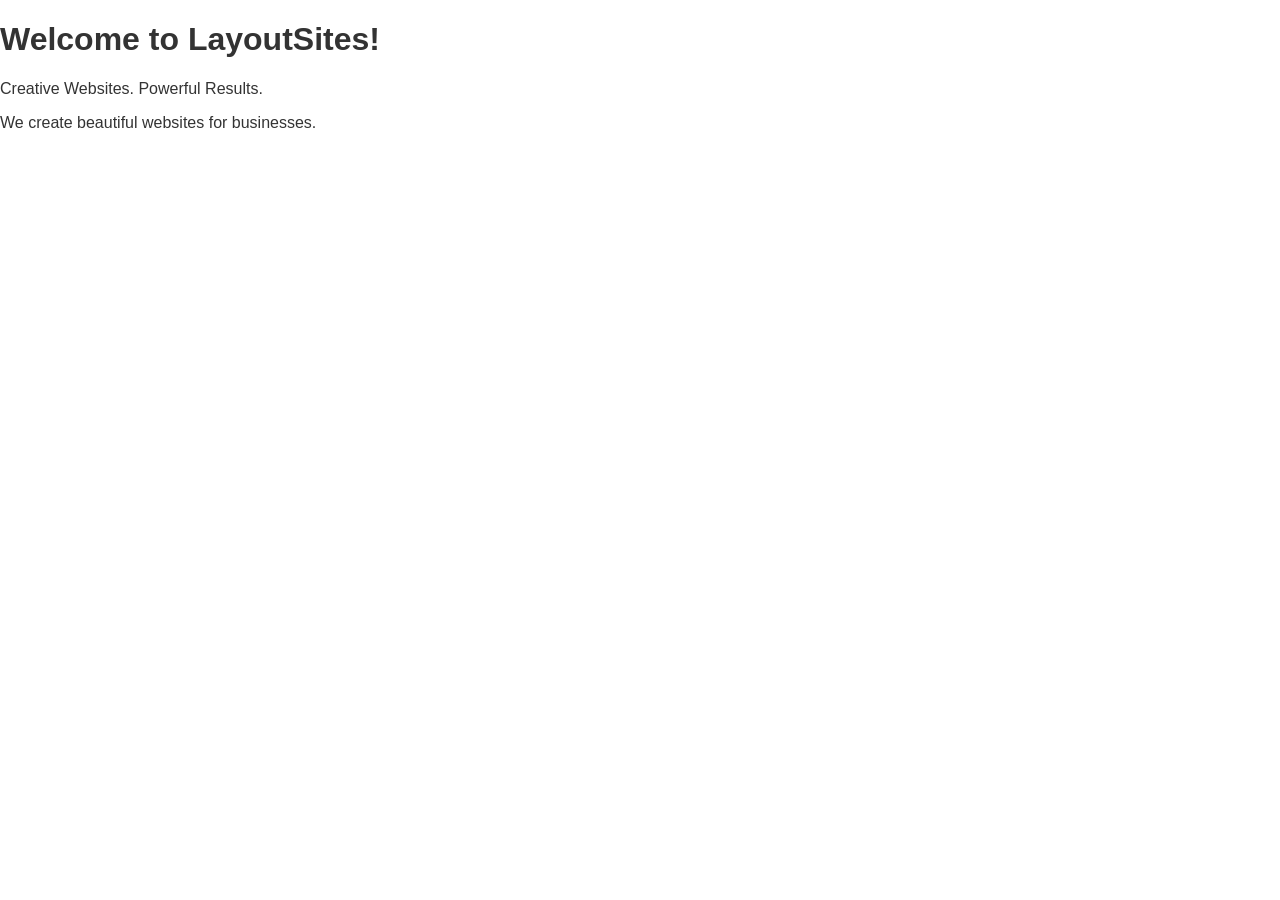
==== index.html @ 18a05503 "Update index.html" ====
<!DOCTYPE html>
<html lang="en">
<head>
    <meta charset="UTF-8">
    <meta name="viewport" content="width=device-width, initial-scale=1.0">
    <title>LayoutSites | Creative Websites</title>

    <link rel="stylesheet" href="css/style.css">
</head>
<body>

    <h1>Welcome to LayoutSites!</h1>

    <p>Creative Websites. Powerful Results.</p>

    <p>We create beautiful websites for businesses.</p>

</body>
</html>
---- css/style.css ----
body {
    margin: 0;
    font-family: Arial, sans-serif;
    background: #ffffff;
    color: #333333;
}
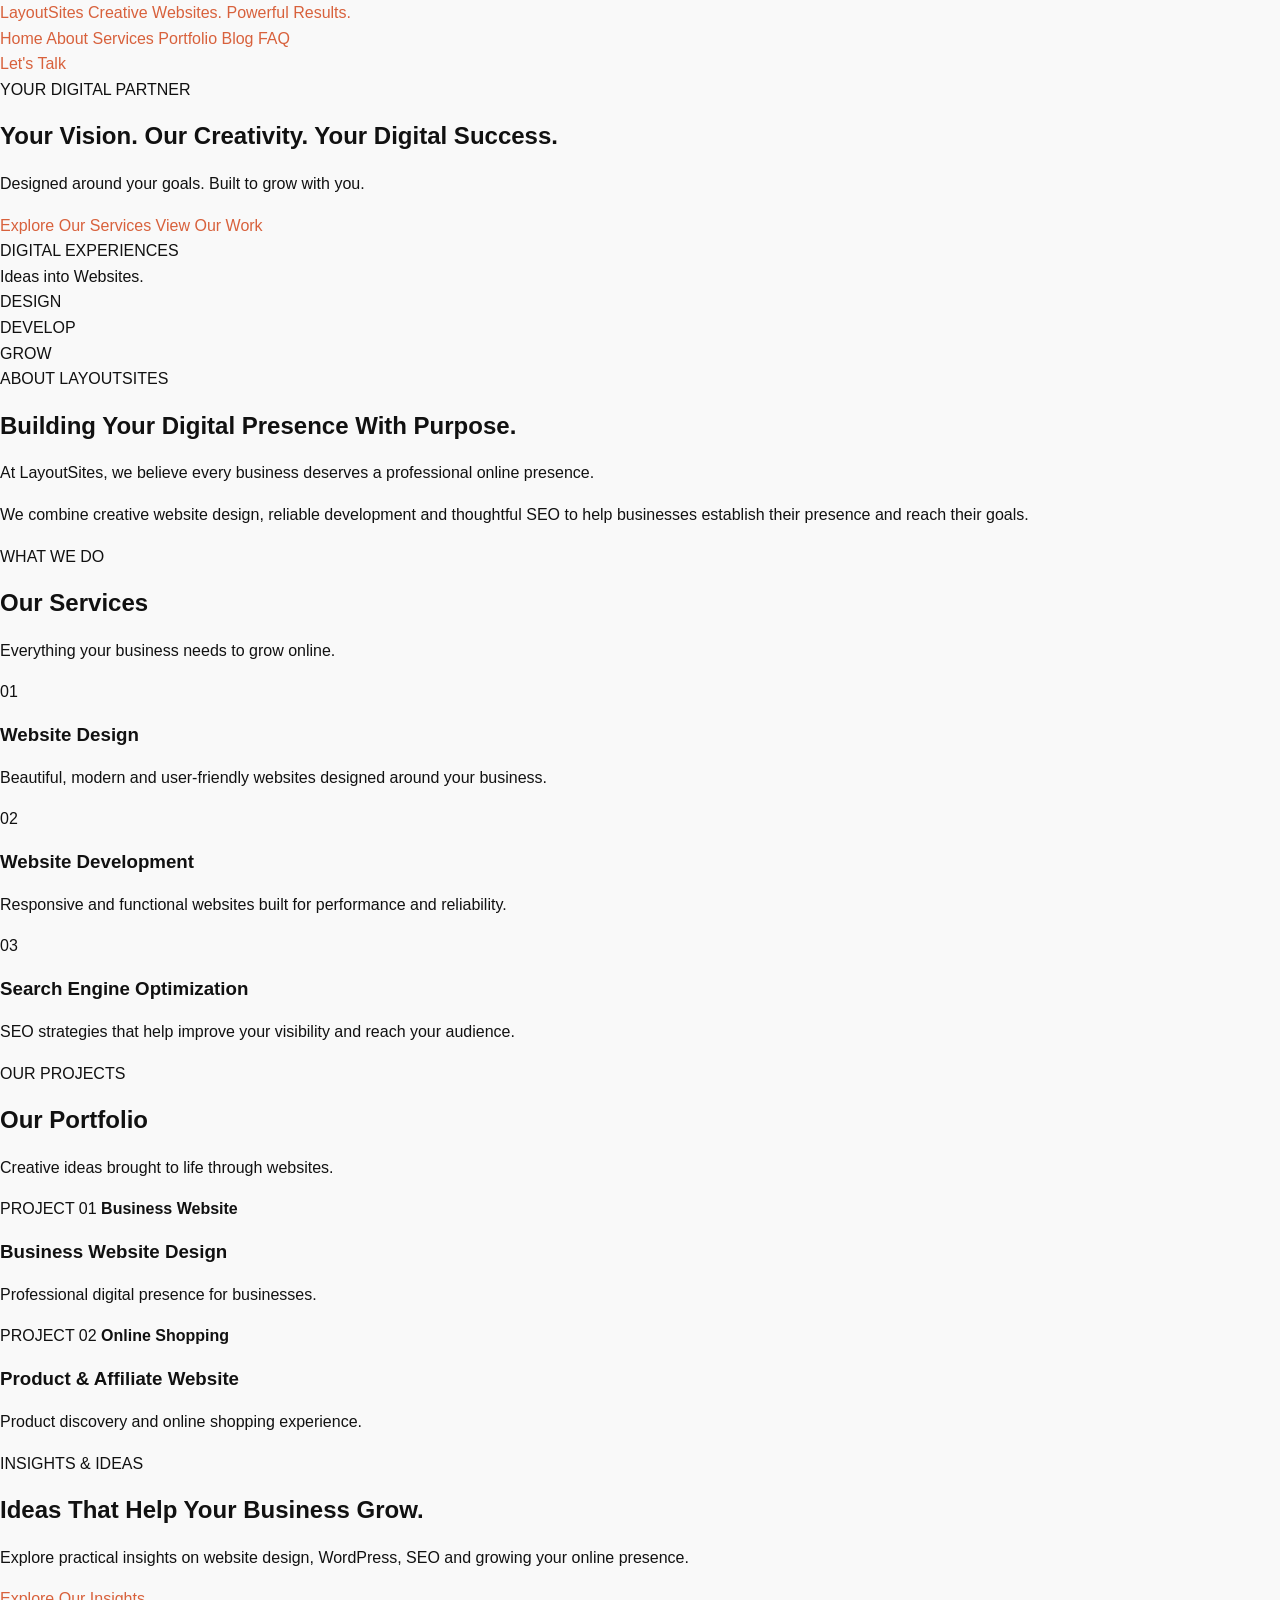
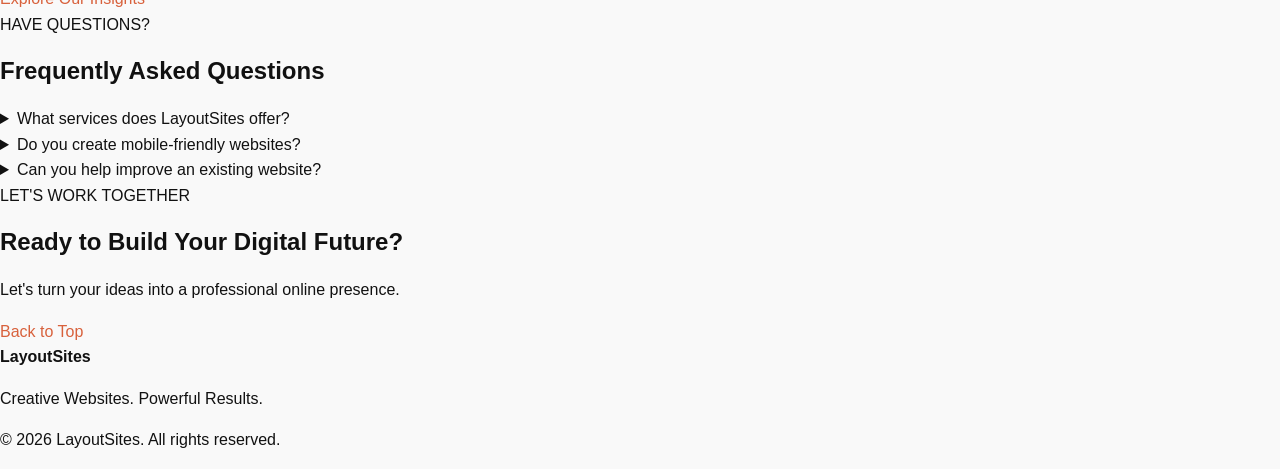
==== commit 56b221e9: "Update index.html" ====
--- a/index.html
+++ b/index.html
@@ -1,3 +1,4 @@
+
 
 
 <!DOCTYPE html>
@@ -5,17 +6,295 @@
 <head>
     <meta charset="UTF-8">
     <meta name="viewport" content="width=device-width, initial-scale=1.0">
-    <title>LayoutSites | Creative Websites</title>
+
+    <title>LayoutSites | Website Design & SEO</title>
+
+    <meta name="description" content="LayoutSites creates professional websites, WordPress solutions and SEO strategies to help businesses grow online.">
 
     <link rel="stylesheet" href="css/style.css">
 </head>
+
 <body>
 
-    <h1>Welcome to LayoutSites!</h1>
-
-    <p>Creative Websites. Powerful Results.</p>
-
-    <p>We create beautiful websites for businesses.</p>
+<!-- HEADER -->
+<header class="site-header" id="home">
+    <div class="container header-content">
+
+        <a href="#home" class="brand">
+            <span class="brand-name">LayoutSites</span>
+            <span class="brand-tagline">
+                Creative Websites. Powerful Results.
+            </span>
+        </a>
+
+        <nav class="main-nav">
+            <a href="#home">Home</a>
+            <a href="#about">About</a>
+            <a href="#services">Services</a>
+            <a href="#portfolio">Portfolio</a>
+            <a href="#blog">Blog</a>
+            <a href="#faq">FAQ</a>
+        </nav>
+
+        <a href="#contact" class="header-button">
+            Let's Talk
+        </a>
+
+    </div>
+</header>
+
+
+<!-- HERO SECTION -->
+<main>
+
+<section class="hero">
+    <div class="container hero-content">
+
+        <div class="hero-text">
+
+            <span class="eyebrow">
+                YOUR DIGITAL PARTNER
+            </span>
+
+            <h1>
+                Your Vision. Our Creativity.
+                <span>Your Digital Success.</span>
+            </h1>
+
+            <p class="hero-description">
+                Designed around your goals.
+                Built to grow with you.
+            </p>
+
+            <div class="hero-buttons">
+                <a href="#services" class="primary-button">
+                    Explore Our Services
+                </a>
+
+                <a href="#portfolio" class="secondary-button">
+                    View Our Work
+                </a>
+            </div>
+
+        </div>
+
+        <div class="hero-visual">
+            <div class="visual-card">
+                <div class="visual-top">
+                    <span></span>
+                    <span></span>
+                    <span></span>
+                </div>
+
+                <div class="visual-content">
+                    <div class="visual-label">DIGITAL EXPERIENCES</div>
+                    <div class="visual-heading">
+                        Ideas into Websites.
+                    </div>
+                    <div class="visual-line"></div>
+                    <div class="visual-line short"></div>
+
+                    <div class="visual-bottom">
+                        <div>DESIGN</div>
+                        <div>DEVELOP</div>
+                        <div>GROW</div>
+                    </div>
+                </div>
+            </div>
+            <div class="visual-decoration"></div>
+        </div>
+
+    </div>
+</section>
+
+
+<!-- ABOUT -->
+<section class="section about-section" id="about">
+    <div class="container about-content">
+
+        <div>
+            <span class="eyebrow">ABOUT LAYOUTSITES</span>
+            <h2>Building Your Digital Presence With Purpose.</h2>
+        </div>
+
+        <div>
+            <p>
+                At LayoutSites, we believe every business deserves
+                a professional online presence.
+            </p>
+
+            <p>
+                We combine creative website design, reliable
+                development and thoughtful SEO to help businesses
+                establish their presence and reach their goals.
+            </p>
+        </div>
+
+    </div>
+</section>
+
+
+<!-- SERVICES -->
+<section class="section services-section" id="services">
+    <div class="container">
+
+        <div class="section-heading">
+            <span class="eyebrow">WHAT WE DO</span>
+            <h2>Our Services</h2>
+            <p>Everything your business needs to grow online.</p>
+        </div>
+
+        <div class="service-grid">
+
+            <article class="service-card">
+                <div class="service-number">01</div>
+                <h3>Website Design</h3>
+                <p>
+                    Beautiful, modern and user-friendly websites
+                    designed around your business.
+                </p>
+            </article>
+
+            <article class="service-card">
+                <div class="service-number">02</div>
+                <h3>Website Development</h3>
+                <p>
+                    Responsive and functional websites built
+                    for performance and reliability.
+                </p>
+            </article>
+
+            <article class="service-card">
+                <div class="service-number">03</div>
+                <h3>Search Engine Optimization</h3>
+                <p>
+                    SEO strategies that help improve your
+                    visibility and reach your audience.
+                </p>
+            </article>
+
+        </div>
+    </div>
+</section>
+
+
+<!-- PORTFOLIO -->
+<section class="section portfolio-section" id="portfolio">
+    <div class="container">
+
+        <div class="section-heading">
+            <span class="eyebrow">OUR PROJECTS</span>
+            <h2>Our Portfolio</h2>
+            <p>Creative ideas brought to life through websites.</p>
+        </div>
+
+        <div class="portfolio-grid">
+            <article class="portfolio-card">
+                <div class="portfolio-placeholder">
+                    <span>PROJECT 01</span>
+                    <strong>Business Website</strong>
+                </div>
+                <h3>Business Website Design</h3>
+                <p>Professional digital presence for businesses.</p>
+            </article>
+
+            <article class="portfolio-card">
+                <div class="portfolio-placeholder second">
+                    <span>PROJECT 02</span>
+                    <strong>Online Shopping</strong>
+                </div>
+                <h3>Product & Affiliate Website</h3>
+                <p>Product discovery and online shopping experience.</p>
+            </article>
+        </div>
+
+    </div>
+</section>
+
+
+<!-- BLOG -->
+<section class="section blog-section" id="blog">
+    <div class="container blog-content">
+
+        <span class="eyebrow">INSIGHTS & IDEAS</span>
+        <h2>Ideas That Help Your Business Grow.</h2>
+
+        <p>
+            Explore practical insights on website design,
+            WordPress, SEO and growing your online presence.
+        </p>
+
+        <a href="#contact" class="primary-button">
+            Explore Our Insights
+        </a>
+
+    </div>
+</section>
+
+
+<!-- FAQ -->
+<section class="section faq-section" id="faq">
+    <div class="container">
+
+        <div class="section-heading">
+            <span class="eyebrow">HAVE QUESTIONS?</span>
+            <h2>Frequently Asked Questions</h2>
+        </div>
+
+        <details>
+            <summary>What services does LayoutSites offer?</summary>
+            <p>We offer website design, website development and SEO services.</p>
+        </details>
+
+        <details>
+            <summary>Do you create mobile-friendly websites?</summary>
+            <p>Yes. We design responsive websites for computers, tablets and mobile phones.</p>
+        </details>
+
+        <details>
+            <summary>Can you help improve an existing website?</summary>
+            <p>Yes. We can help with website improvements, redesign and SEO.</p>
+        </details>
+
+    </div>
+</section>
+
+
+<!-- CONTACT -->
+<section class="contact-section" id="contact">
+    <div class="container contact-content">
+
+        <span class="eyebrow">LET'S WORK TOGETHER</span>
+
+        <h2>Ready to Build Your Digital Future?</h2>
+
+        <p>
+            Let's turn your ideas into a professional online presence.
+        </p>
+
+        <a href="#home" class="light-button">
+            Back to Top
+        </a>
+
+    </div>
+</section>
+
+</main>
+
+
+<!-- FOOTER -->
+<footer class="site-footer">
+    <div class="container footer-content">
+
+        <div>
+            <strong>LayoutSites</strong>
+            <p>Creative Websites. Powerful Results.</p>
+        </div>
+
+        <p>© 2026 LayoutSites. All rights reserved.</p>
+
+    </div>
+</footer>
 
 </body>
 </html>
--- a/css/style.css
+++ b/css/style.css
@@ -1,6 +1,44 @@
+
+/* LayoutSites - Main Stylesheet */
+
+:root {
+    --color-dark: #111111;
+    --color-background: #F9F9F9;
+    --color-grey: #636363;
+    --color-beige: #C2A990;
+    --color-accent: #D8613C;
+    --color-sage: #B1C5A4;
+    --color-white: #FFFFFF;
+}
+
+* {
+    box-sizing: border-box;
+}
+
 body {
     margin: 0;
     font-family: Arial, sans-serif;
-    background: #ffffff;
-    color: #333333;
+    background: var(--color-background);
+    color: var(--color-dark);
+    line-height: 1.6;
 }
+
+h1, h2, h3 {
+    line-height: 1.2;
+    color: var(--color-dark);
+}
+
+a {
+    color: var(--color-accent);
+    text-decoration: none;
+}
+
+img {
+    max-width: 100%;
+    height: auto;
+}
+
+button {
+    cursor: pointer;
+}
+
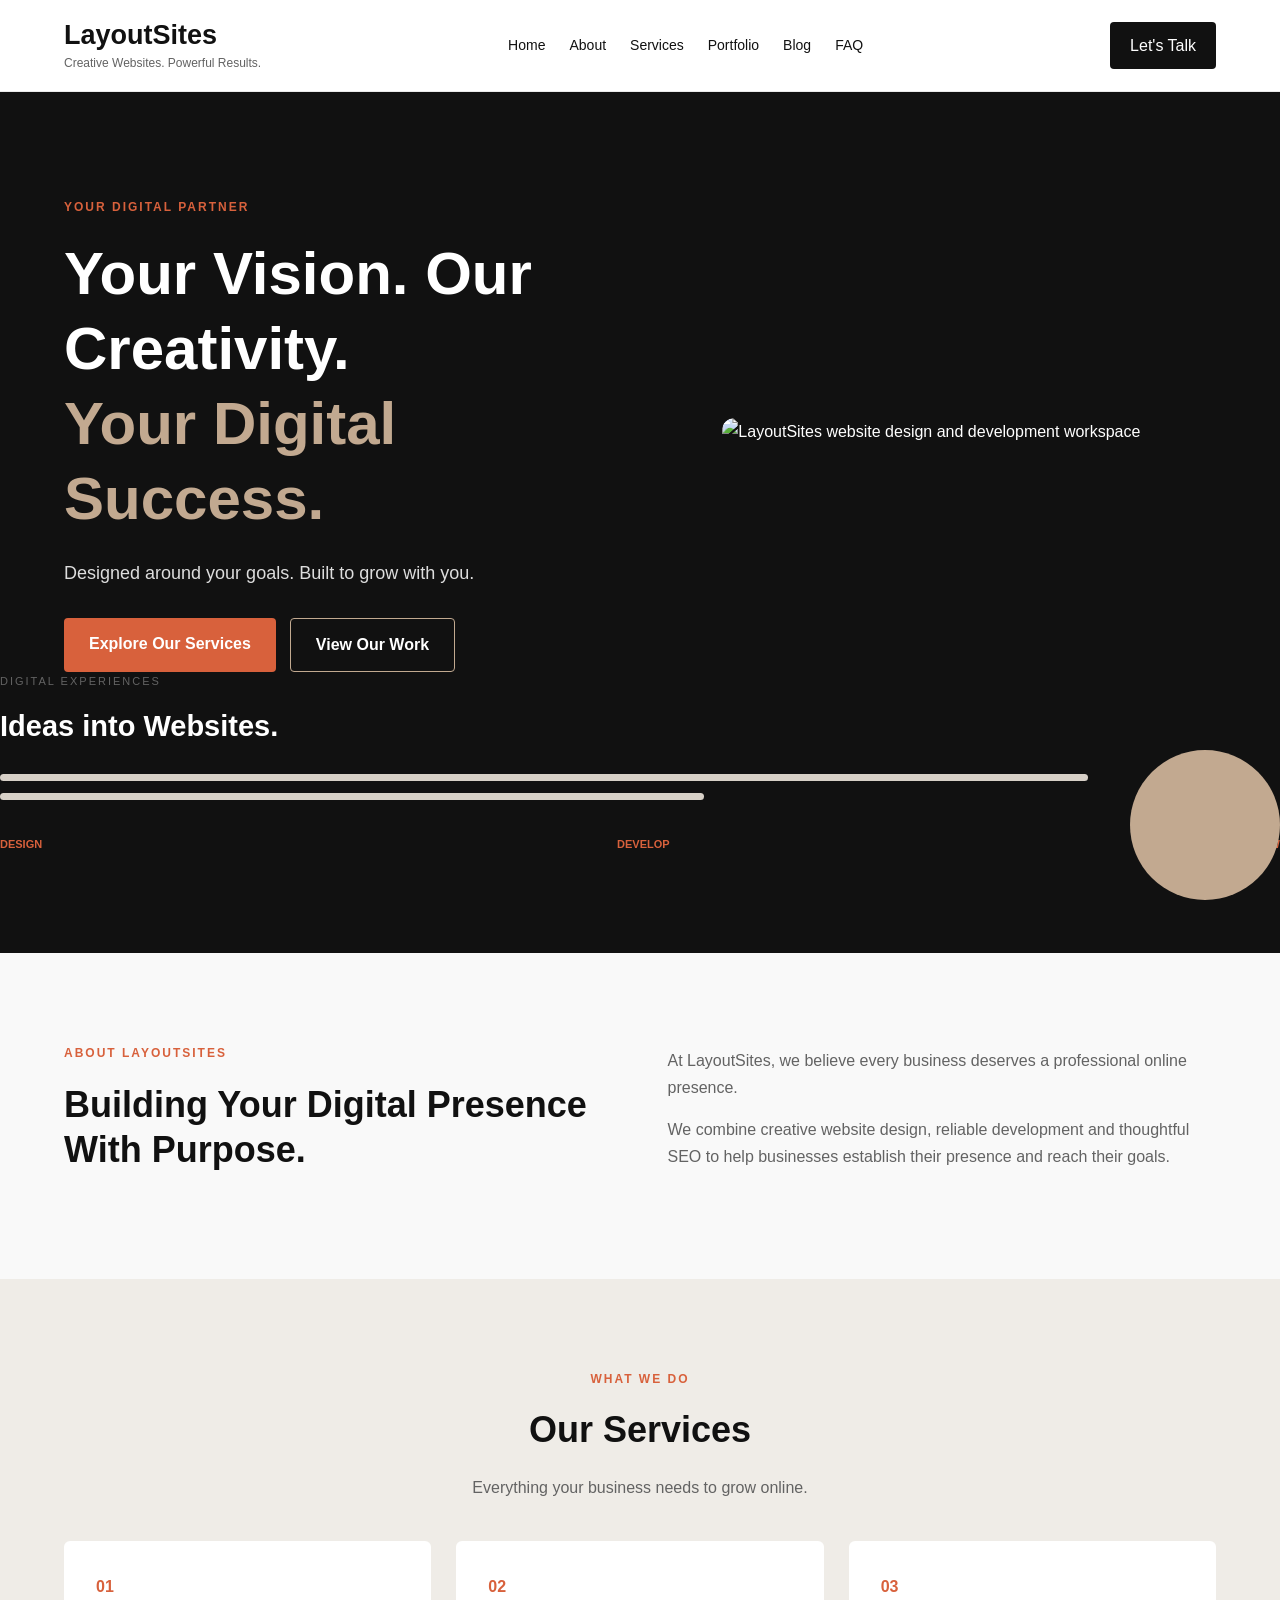
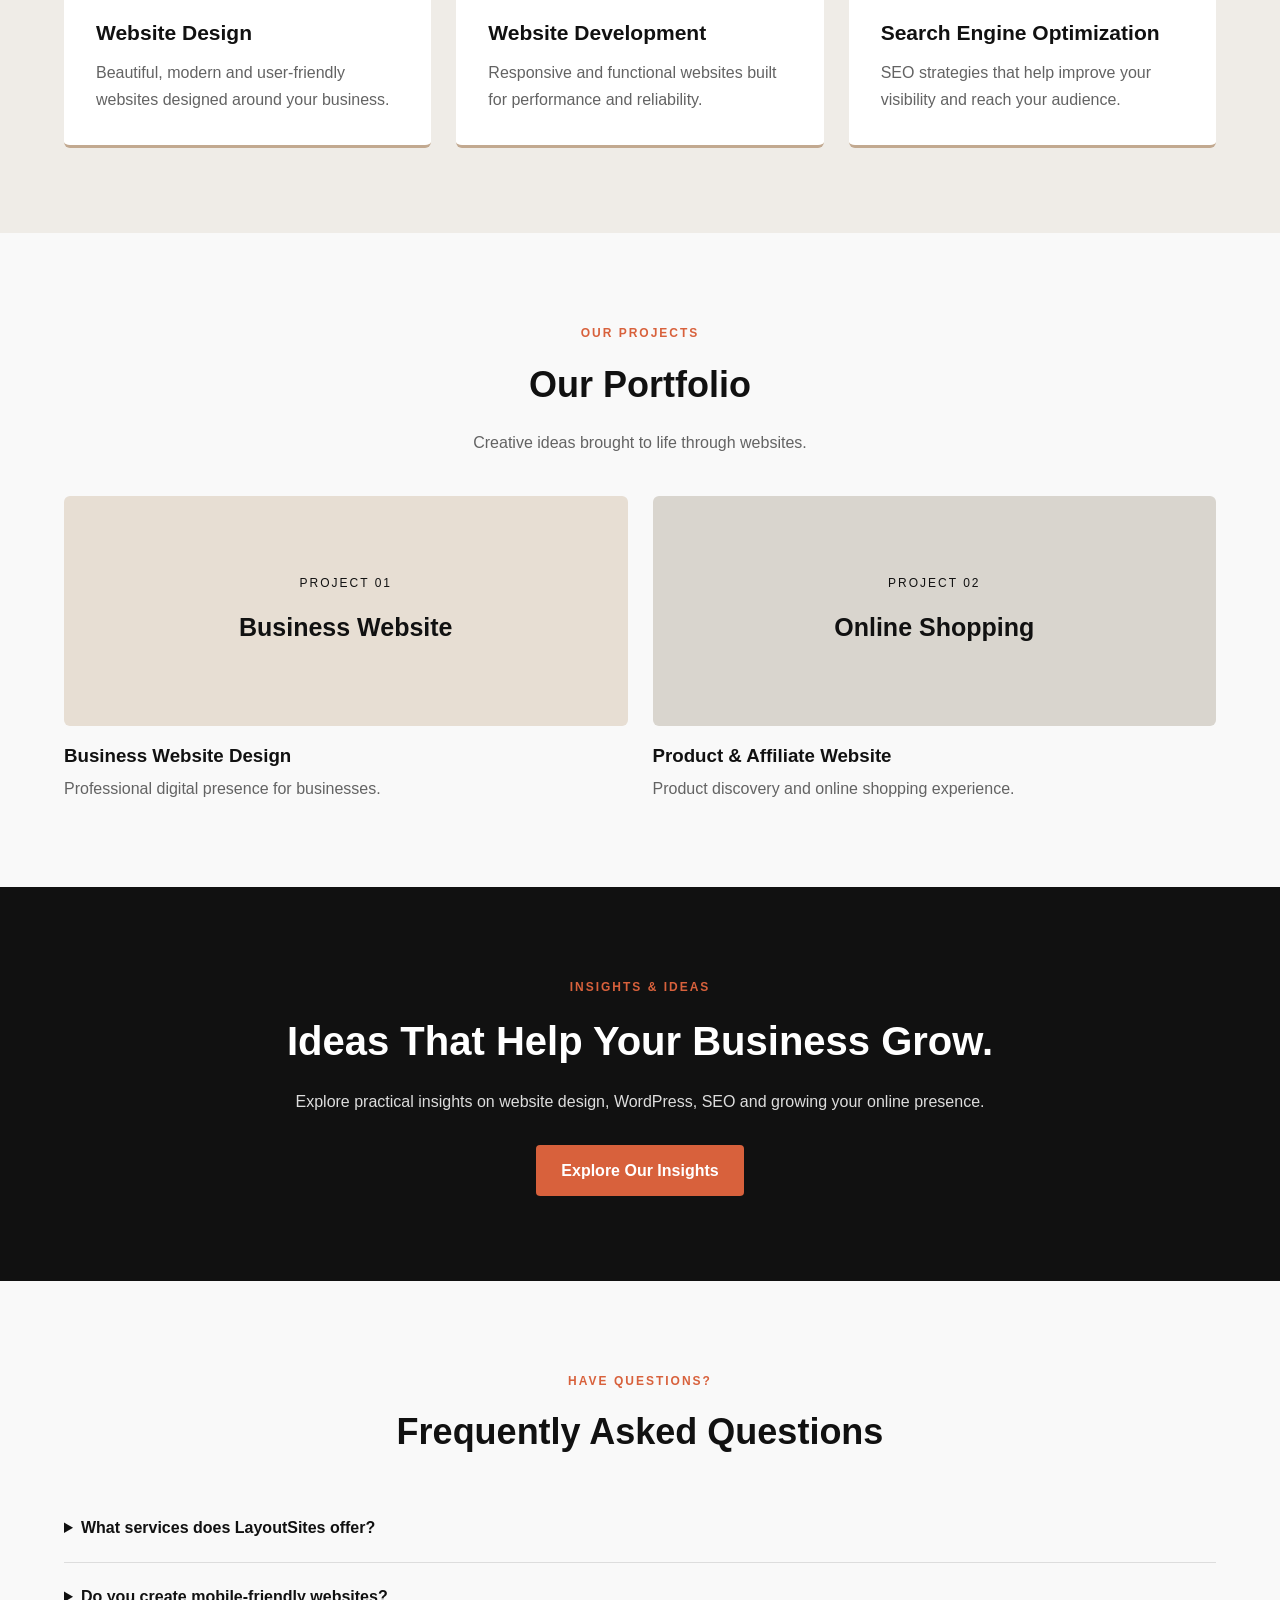
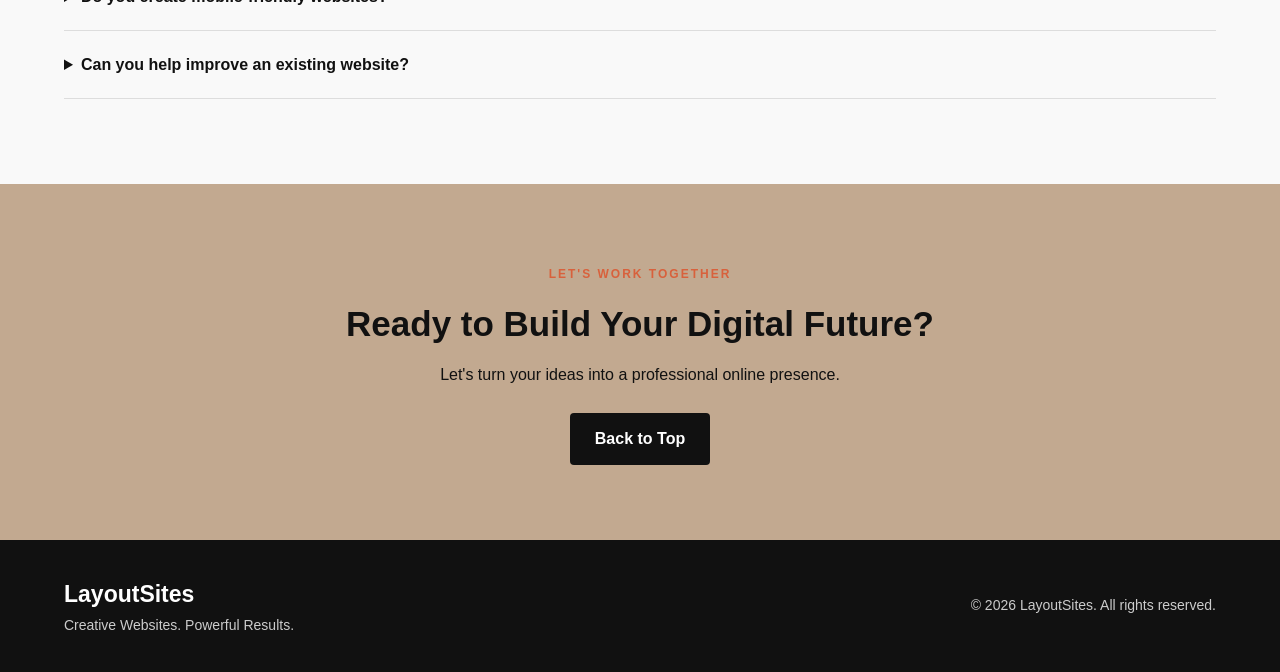
==== commit 0daa47b6: "Update index.html" ====
--- a/index.html
+++ b/index.html
@@ -78,12 +78,14 @@
 
         </div>
 
-        <div class="hero-visual">
-            <div class="visual-card">
-                <div class="visual-top">
-                    <span></span>
-                    <span></span>
-                    <span></span>
+        
+            <div class="hero-visual">
+    <img
+        src="images/layoutsites-banner.png"
+        alt="LayoutSites website design and development workspace"
+        class="hero-image"
+    >
+</div>
                 </div>
 
                 <div class="visual-content">
--- a/css/style.css
+++ b/css/style.css
@@ -1,5 +1,5 @@
 
-/* LayoutSites - Main Stylesheet */
+/* LAYOUTSITES - MATCHED WEBSITE STYLES */
 
 :root {
     --color-dark: #111111;
@@ -12,33 +12,500 @@
 }
 
 * {
+    margin: 0;
+    padding: 0;
     box-sizing: border-box;
 }
 
+html {
+    scroll-behavior: smooth;
+}
+
 body {
-    margin: 0;
     font-family: Arial, sans-serif;
     background: var(--color-background);
     color: var(--color-dark);
-    line-height: 1.6;
+    line-height: 1.7;
+}
+
+.container {
+    width: 90%;
+    max-width: 1180px;
+    margin: auto;
 }
 
 h1, h2, h3 {
-    line-height: 1.2;
-    color: var(--color-dark);
+    line-height: 1.25;
+    font-weight: 700;
 }
 
 a {
+    text-decoration: none;
+}
+
+/* HEADER */
+
+.site-header {
+    background: var(--color-white);
+    padding: 18px 0;
+    border-bottom: 1px solid #EAEAEA;
+}
+
+.header-content {
+    display: flex;
+    justify-content: space-between;
+    align-items: center;
+    gap: 25px;
+}
+
+.brand {
+    display: flex;
+    flex-direction: column;
+    color: var(--color-dark);
+}
+
+.brand-name {
+    font-size: 27px;
+    font-weight: bold;
+    line-height: 1.3;
+}
+
+.brand-tagline {
+    font-size: 12px;
+    color: var(--color-grey);
+}
+
+.main-nav {
+    display: flex;
+    align-items: center;
+    gap: 24px;
+}
+
+.main-nav a {
+    color: var(--color-dark);
+    font-size: 14px;
+    font-weight: 500;
+}
+
+.main-nav a:hover {
     color: var(--color-accent);
-    text-decoration: none;
-}
-
-img {
-    max-width: 100%;
+}
+
+.header-button {
+    background: var(--color-dark);
+    color: var(--color-white);
+    padding: 10px 20px;
+    border-radius: 4px;
+}
+
+/* HERO */
+
+.hero {
+    background: var(--color-dark);
+    color: var(--color-white);
+    padding: 100px 0;
+}
+
+.hero-content {
+    display: grid;
+    grid-template-columns: 1.1fr 0.9fr;
+    align-items: center;
+    gap: 55px;
+}
+
+.eyebrow {
+    display: inline-block;
+    color: var(--color-accent);
+    font-size: 12px;
+    font-weight: bold;
+    letter-spacing: 2px;
+    margin-bottom: 18px;
+}
+
+.hero h1 {
+    font-size: clamp(38px, 5vw, 60px);
+    margin-bottom: 22px;
+}
+
+.hero h1 span {
+    display: block;
+    color: var(--color-beige);
+}
+
+.hero-description {
+    color: #DDDDDD;
+    font-size: 18px;
+    margin-bottom: 30px;
+}
+
+.hero-buttons {
+    display: flex;
+    flex-wrap: wrap;
+    gap: 14px;
+}
+
+.primary-button,
+.secondary-button,
+.light-button {
+    display: inline-block;
+    padding: 12px 25px;
+    border-radius: 4px;
+    font-weight: bold;
+}
+
+.primary-button {
+    background: var(--color-accent);
+    color: var(--color-white);
+}
+
+.secondary-button {
+    border: 1px solid var(--color-beige);
+    color: var(--color-white);
+}
+
+.primary-button:hover,
+.secondary-button:hover {
+    background: var(--color-beige);
+    color: var(--color-dark);
+}
+
+/* HERO VISUAL */
+
+.hero-visual {
+    width: 100%;
+    overflow: hidden;
+    border-radius: 12px;
+}
+
+.hero-image {
+    display: block;
+    width: 100%;
     height: auto;
-}
-
-button {
+    object-fit: contain;
+    border-radius: 12px;
+}
+
+.visual-card {
+    position: relative;
+    z-index: 1;
+    background: #F4F0EB;
+    color: var(--color-dark);
+    border-radius: 8px;
+    padding: 20px;
+    min-height: 290px;
+    box-shadow: 0 15px 40px #00000030;
+}
+
+.visual-top {
+    display: flex;
+    gap: 7px;
+    margin-bottom: 45px;
+}
+
+.visual-top span {
+    width: 9px;
+    height: 9px;
+    border-radius: 50%;
+    background: var(--color-beige);
+}
+
+.visual-label {
+    font-size: 11px;
+    letter-spacing: 2px;
+    color: var(--color-grey);
+}
+
+.visual-heading {
+    font-size: 29px;
+    font-weight: bold;
+    margin: 12px 0 22px;
+}
+
+.visual-line {
+    height: 7px;
+    width: 85%;
+    background: #D7D0C7;
+    margin-bottom: 12px;
+    border-radius: 5px;
+}
+
+.visual-line.short {
+    width: 55%;
+}
+
+.visual-bottom {
+    display: flex;
+    justify-content: space-between;
+    margin-top: 35px;
+    font-size: 11px;
+    font-weight: bold;
+    color: var(--color-accent);
+}
+
+.visual-decoration {
+    position: absolute;
+    width: 150px;
+    height: 150px;
+    background: var(--color-beige);
+    right: 0;
+    bottom: 0;
+    border-radius: 50%;
+}
+
+/* GENERAL SECTIONS */
+
+.section {
+    padding: 85px 0;
+}
+
+.section h2 {
+    font-size: 36px;
+    margin-bottom: 22px;
+}
+
+.section p {
+    color: var(--color-grey);
+}
+
+.about-content {
+    display: grid;
+    grid-template-columns: 1fr 1fr;
+    gap: 55px;
+    align-items: center;
+}
+
+.about-content p {
+    margin-bottom: 15px;
+}
+
+/* SECTION HEADINGS */
+
+.section-heading {
+    text-align: center;
+    margin-bottom: 40px;
+}
+
+.section-heading p {
+    max-width: 700px;
+    margin: auto;
+}
+
+/* SERVICES */
+
+.services-section {
+    background: #EFECE7;
+}
+
+.service-grid {
+    display: grid;
+    grid-template-columns: repeat(3, 1fr);
+    gap: 25px;
+}
+
+.service-card {
+    background: var(--color-white);
+    padding: 32px;
+    border-radius: 6px;
+    border-bottom: 3px solid var(--color-beige);
+    transition: transform 0.3s;
+}
+
+.service-card:hover {
+    transform: translateY(-5px);
+}
+
+.service-number {
+    color: var(--color-accent);
+    font-weight: bold;
+    margin-bottom: 20px;
+}
+
+.service-card h3 {
+    font-size: 21px;
+    margin-bottom: 12px;
+}
+
+/* PORTFOLIO */
+
+.portfolio-grid {
+    display: grid;
+    grid-template-columns: repeat(2, 1fr);
+    gap: 25px;
+}
+
+.portfolio-placeholder {
+    min-height: 230px;
+    background: #E7DED3;
+    display: flex;
+    flex-direction: column;
+    justify-content: center;
+    align-items: center;
+    gap: 12px;
+    color: var(--color-dark);
+    border-radius: 6px;
+}
+
+.portfolio-placeholder.second {
+    background: #D9D5CE;
+}
+
+.portfolio-placeholder span {
+    font-size: 12px;
+    letter-spacing: 2px;
+}
+
+.portfolio-placeholder strong {
+    font-size: 25px;
+}
+
+.portfolio-card h3 {
+    margin-top: 18px;
+}
+
+.portfolio-card p {
+    margin-top: 8px;
+}
+
+/* BLOG */
+
+.blog-section {
+    background: var(--color-dark);
+    color: var(--color-white);
+    text-align: center;
+}
+
+.blog-content {
+    max-width: 750px;
+}
+
+.blog-section h2 {
+    font-size: 40px;
+}
+
+.blog-section p {
+    color: #DDDDDD;
+    margin: 20px auto 30px;
+}
+
+/* FAQ */
+
+.faq-section details {
+    padding: 20px 0;
+    border-bottom: 1px solid #DDDDDD;
+}
+
+.faq-section summary {
+    font-weight: bold;
     cursor: pointer;
 }
 
+.faq-section details p {
+    margin-top: 12px;
+}
+
+/* CONTACT */
+
+.contact-section {
+    background: var(--color-beige);
+    padding: 75px 20px;
+    text-align: center;
+}
+
+.contact-section h2 {
+    font-size: 35px;
+    margin-bottom: 15px;
+}
+
+.contact-section p {
+    margin-bottom: 25px;
+    color: var(--color-dark);
+}
+
+.light-button {
+    background: var(--color-dark);
+    color: var(--color-white);
+}
+
+/* FOOTER */
+
+.site-footer {
+    background: var(--color-dark);
+    color: var(--color-white);
+    padding: 35px 0;
+}
+
+.footer-content {
+    display: flex;
+    justify-content: space-between;
+    align-items: center;
+    gap: 20px;
+}
+
+.site-footer strong {
+    font-size: 23px;
+}
+
+.site-footer p {
+    color: #CCCCCC;
+    font-size: 14px;
+}
+
+/* RESPONSIVE */
+
+@media (max-width: 900px) {
+    .header-content {
+        flex-wrap: wrap;
+    }
+
+    .main-nav {
+        order: 3;
+        width: 100%;
+        justify-content: center;
+        flex-wrap: wrap;
+    }
+
+    .hero-content {
+        grid-template-columns: 1fr;
+    }
+
+    .hero-text {
+        text-align: center;
+    }
+
+    .hero-buttons {
+        justify-content: center;
+    }
+
+    .about-content {
+        grid-template-columns: 1fr;
+    }
+
+    .service-grid {
+        grid-template-columns: 1fr 1fr;
+    }
+}
+
+@media (max-width: 600px) {
+    .service-grid,
+    .portfolio-grid {
+        grid-template-columns: 1fr;
+    }
+
+    .footer-content {
+        flex-direction: column;
+        text-align: center;
+    }
+
+    .hero {
+        padding: 65px 0;
+    }
+
+    .section {
+        padding: 60px 0;
+    }
+
+    .section h2,
+    .blog-section h2 {
+        font-size: 29px;
+    }
+}
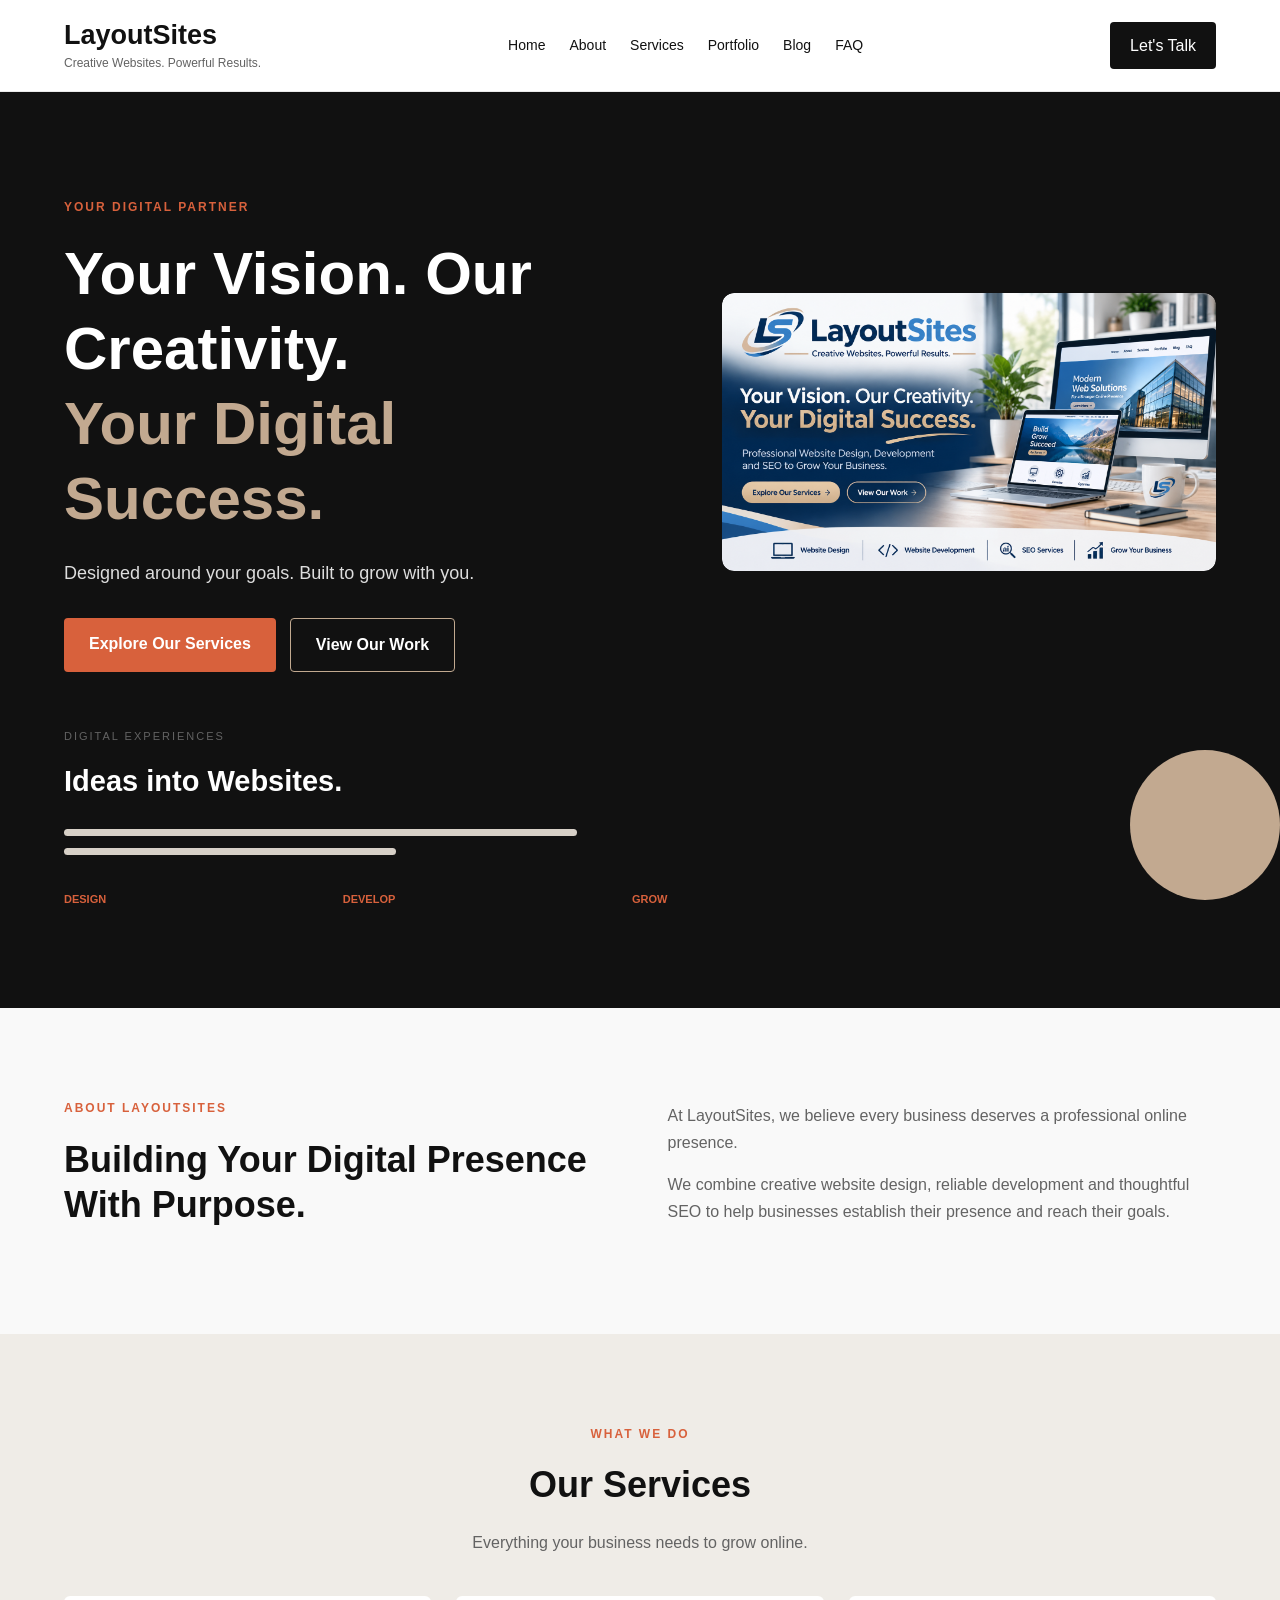
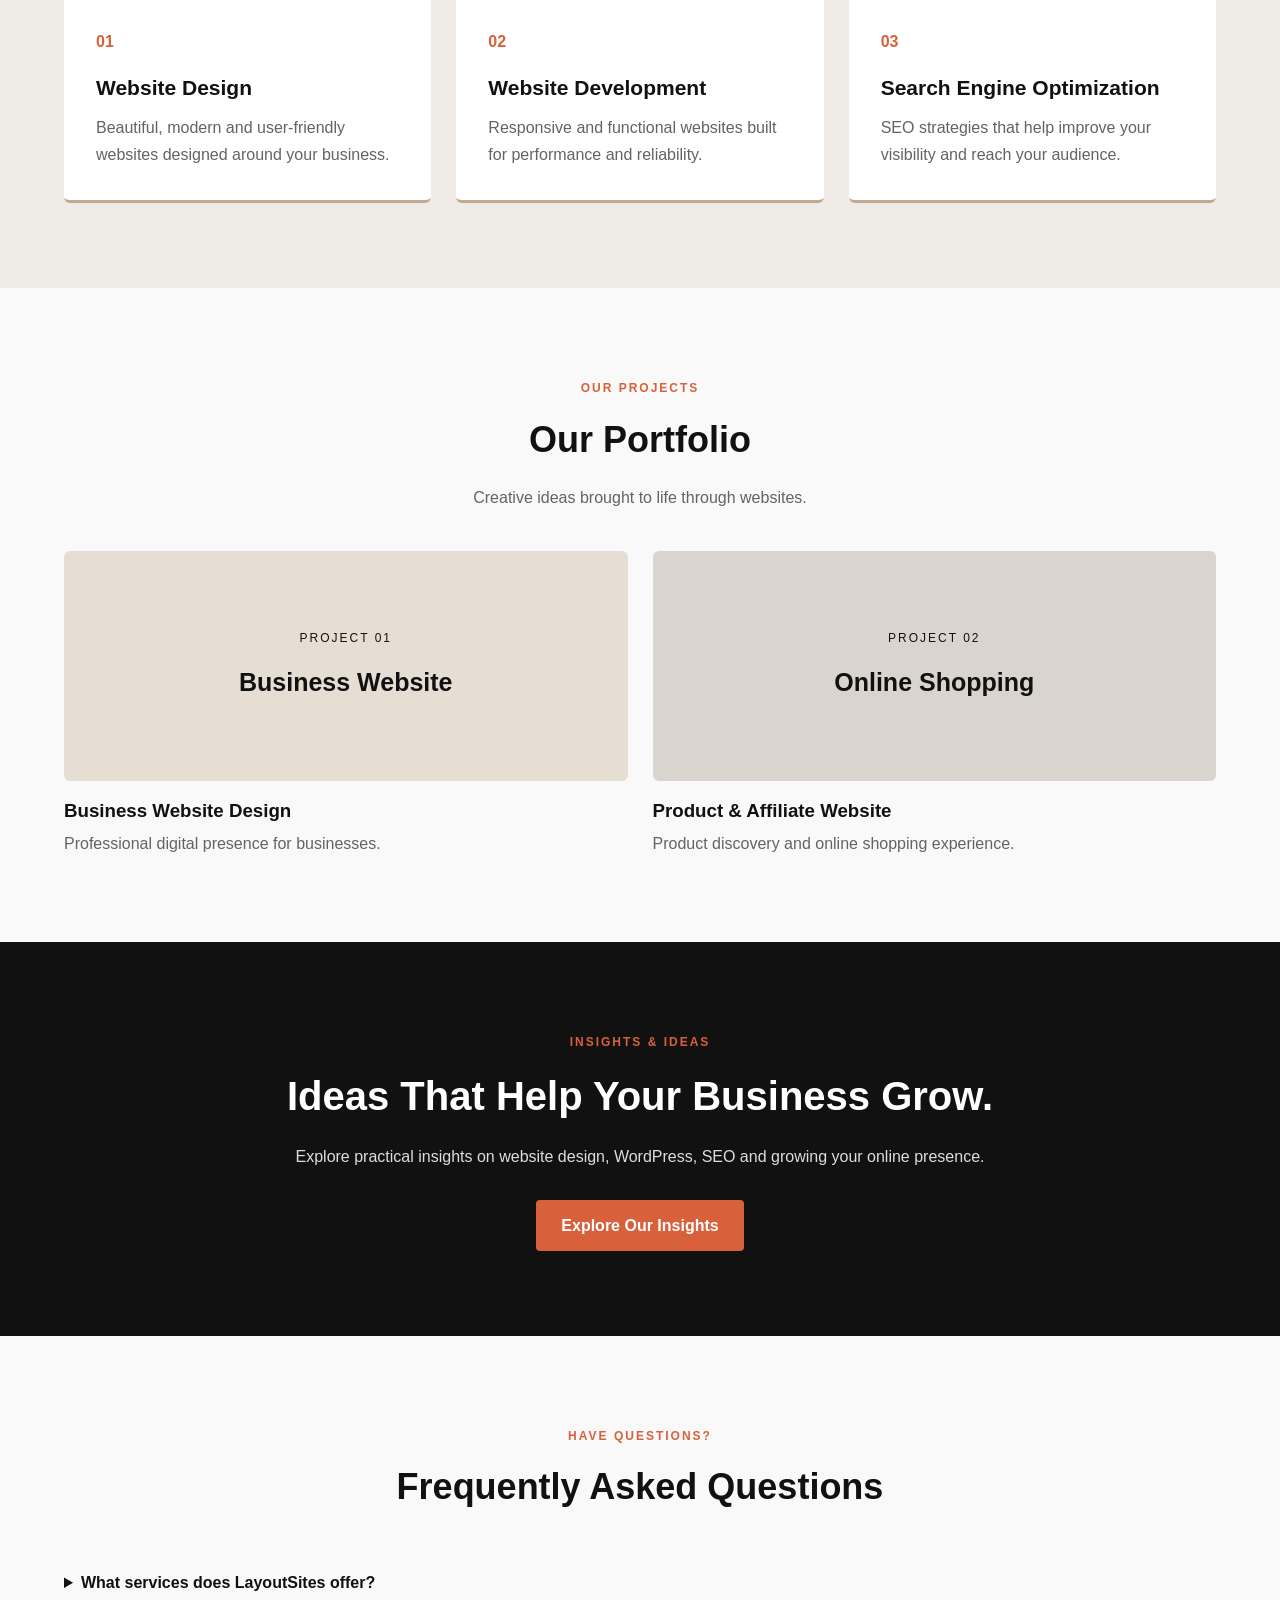
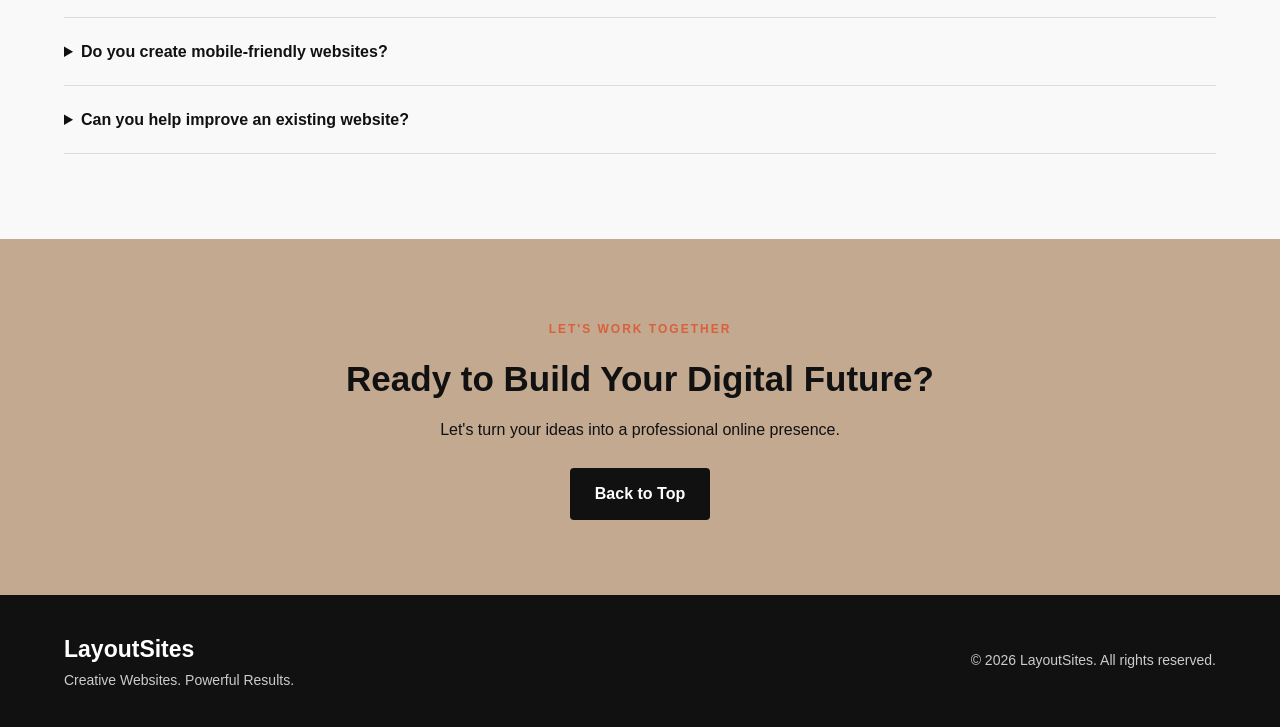
==== commit b8e64643: "Update index.html" ====
--- a/index.html
+++ b/index.html
@@ -86,7 +86,7 @@
         class="hero-image"
     >
 </div>
-                </div>
+      
 
                 <div class="visual-content">
                     <div class="visual-label">DIGITAL EXPERIENCES</div>
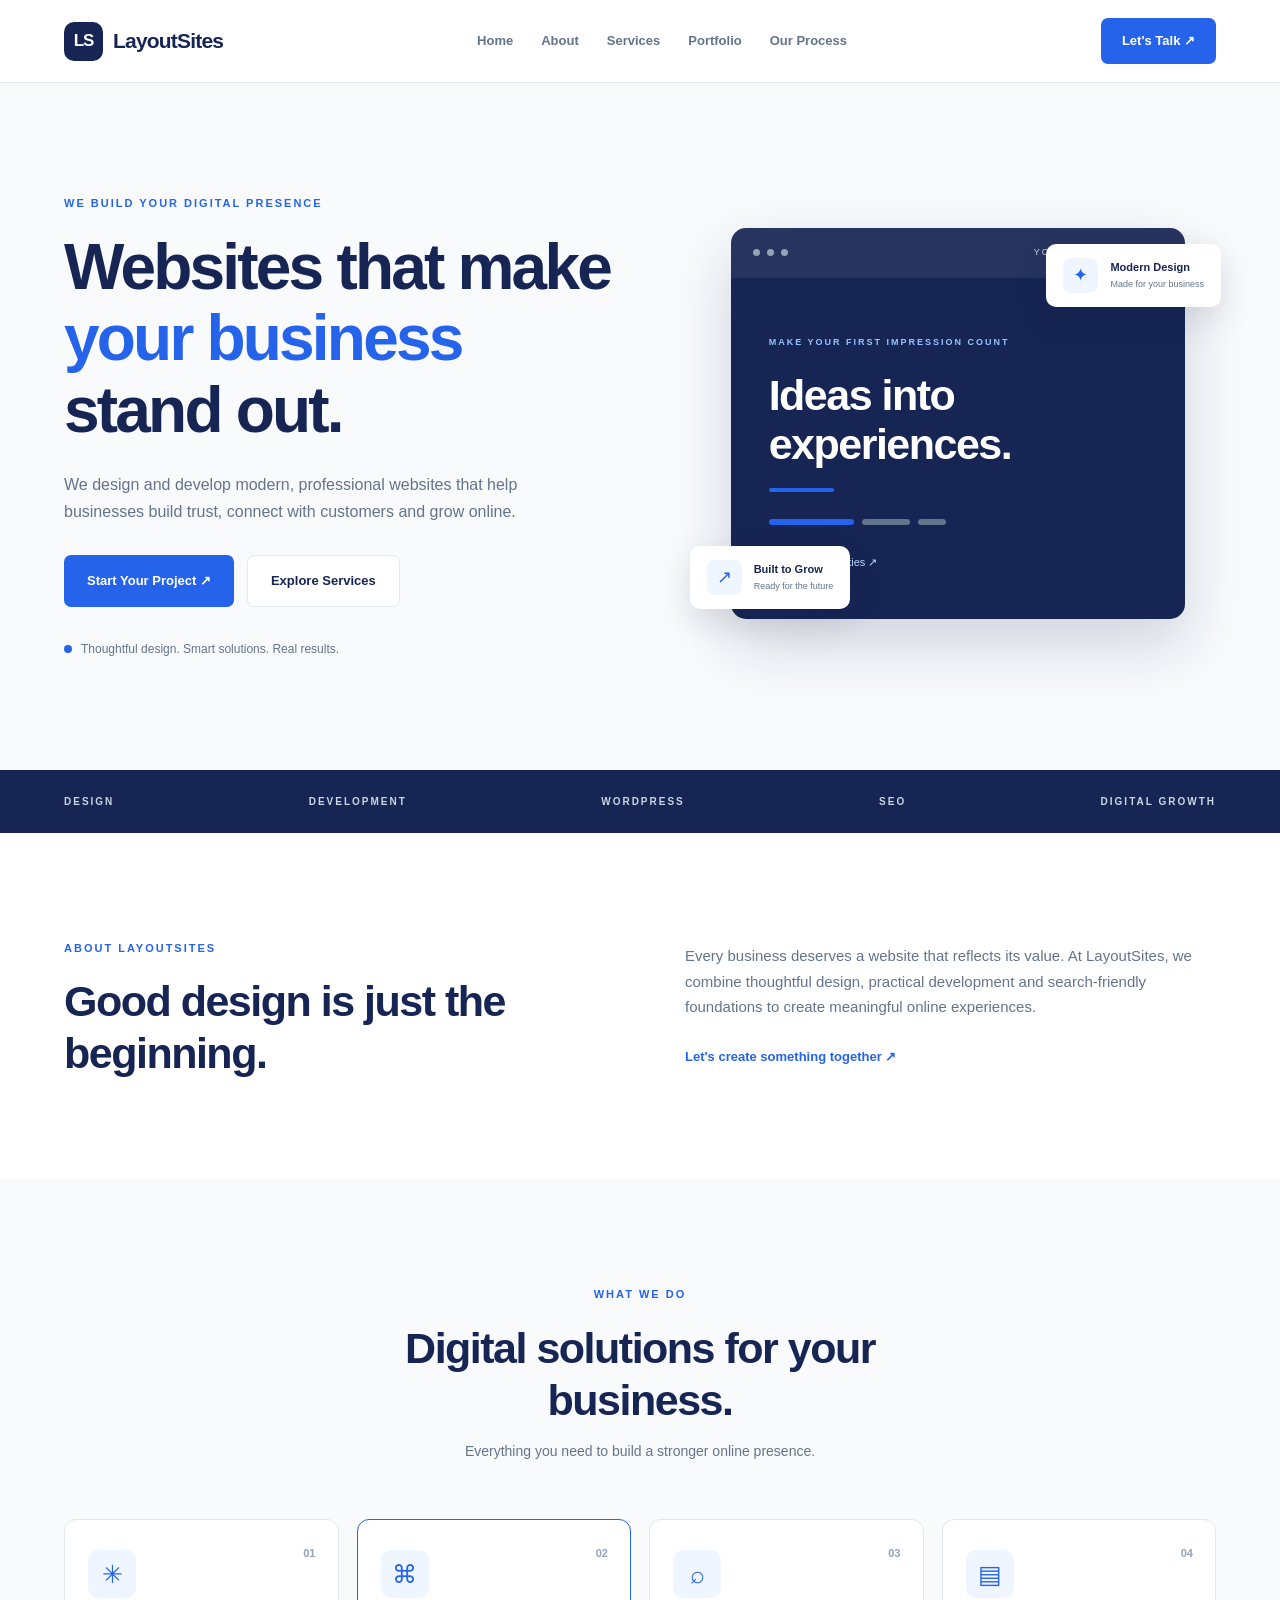
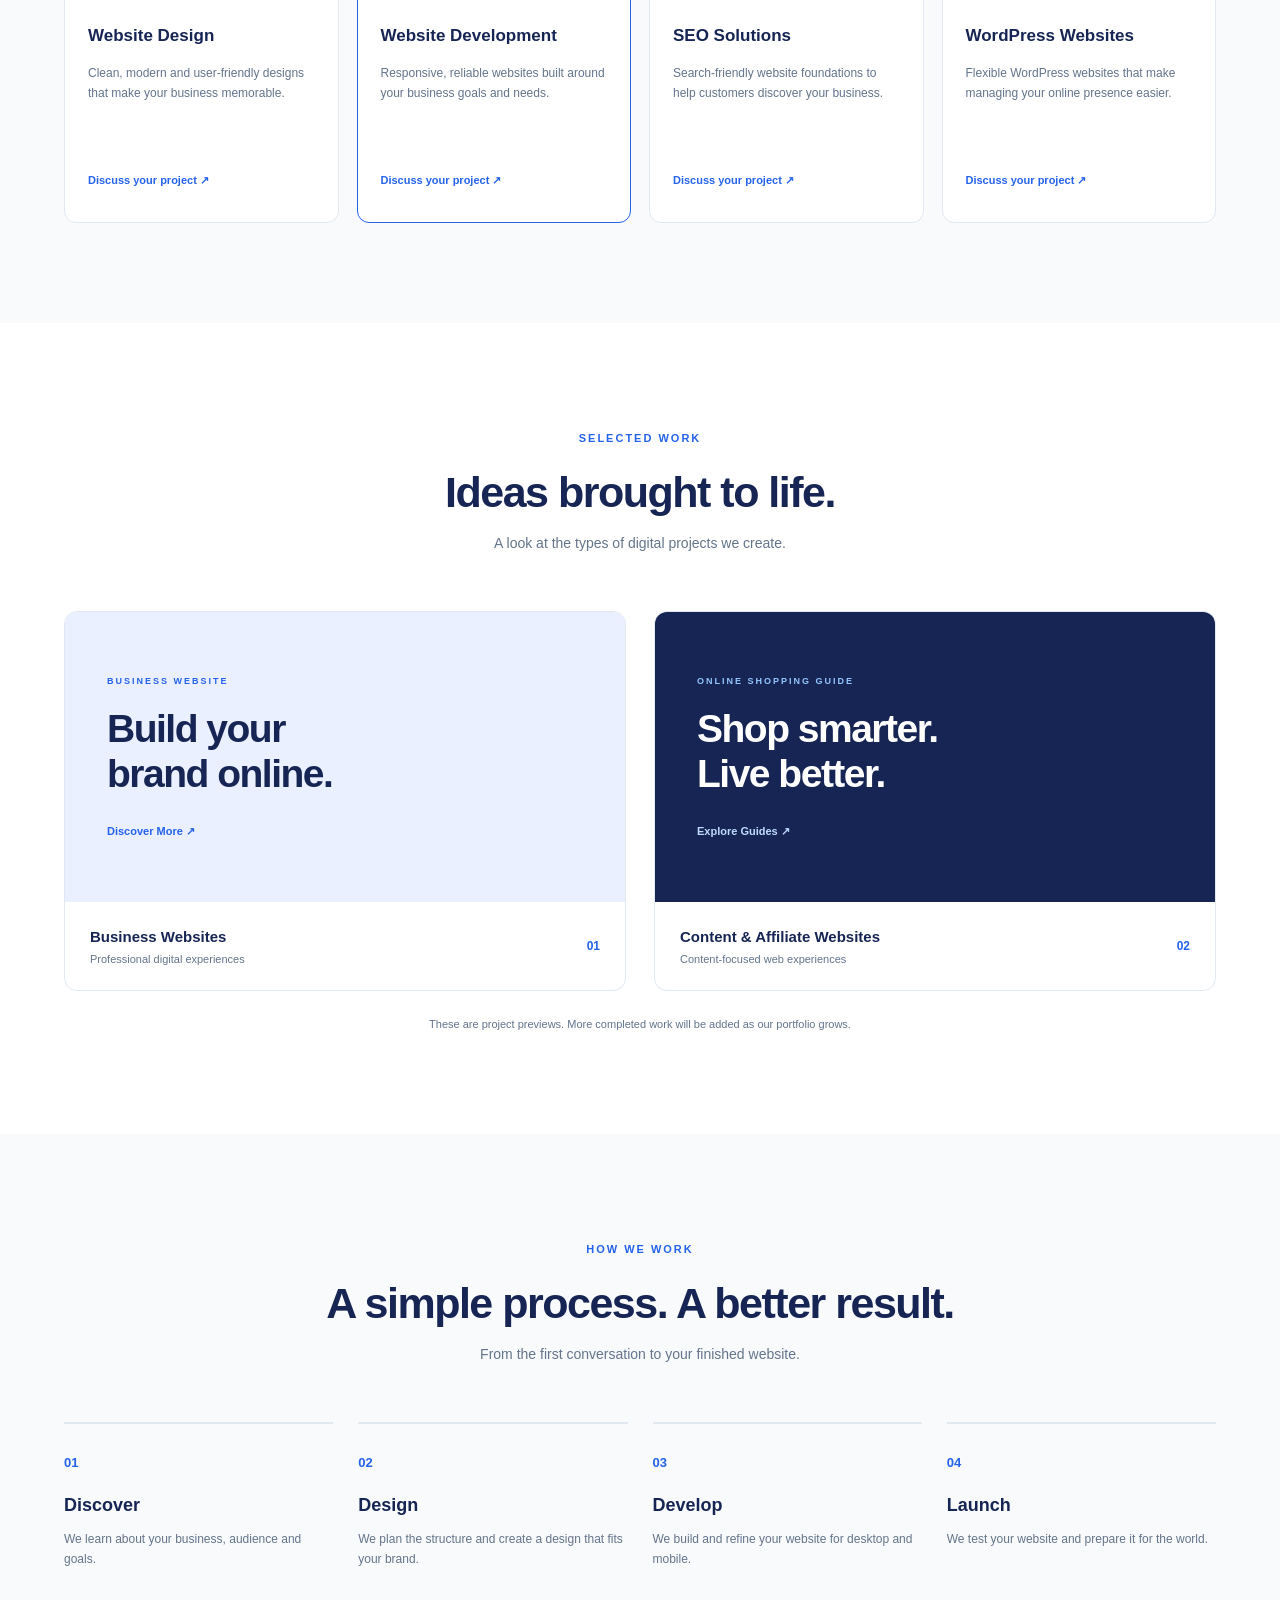
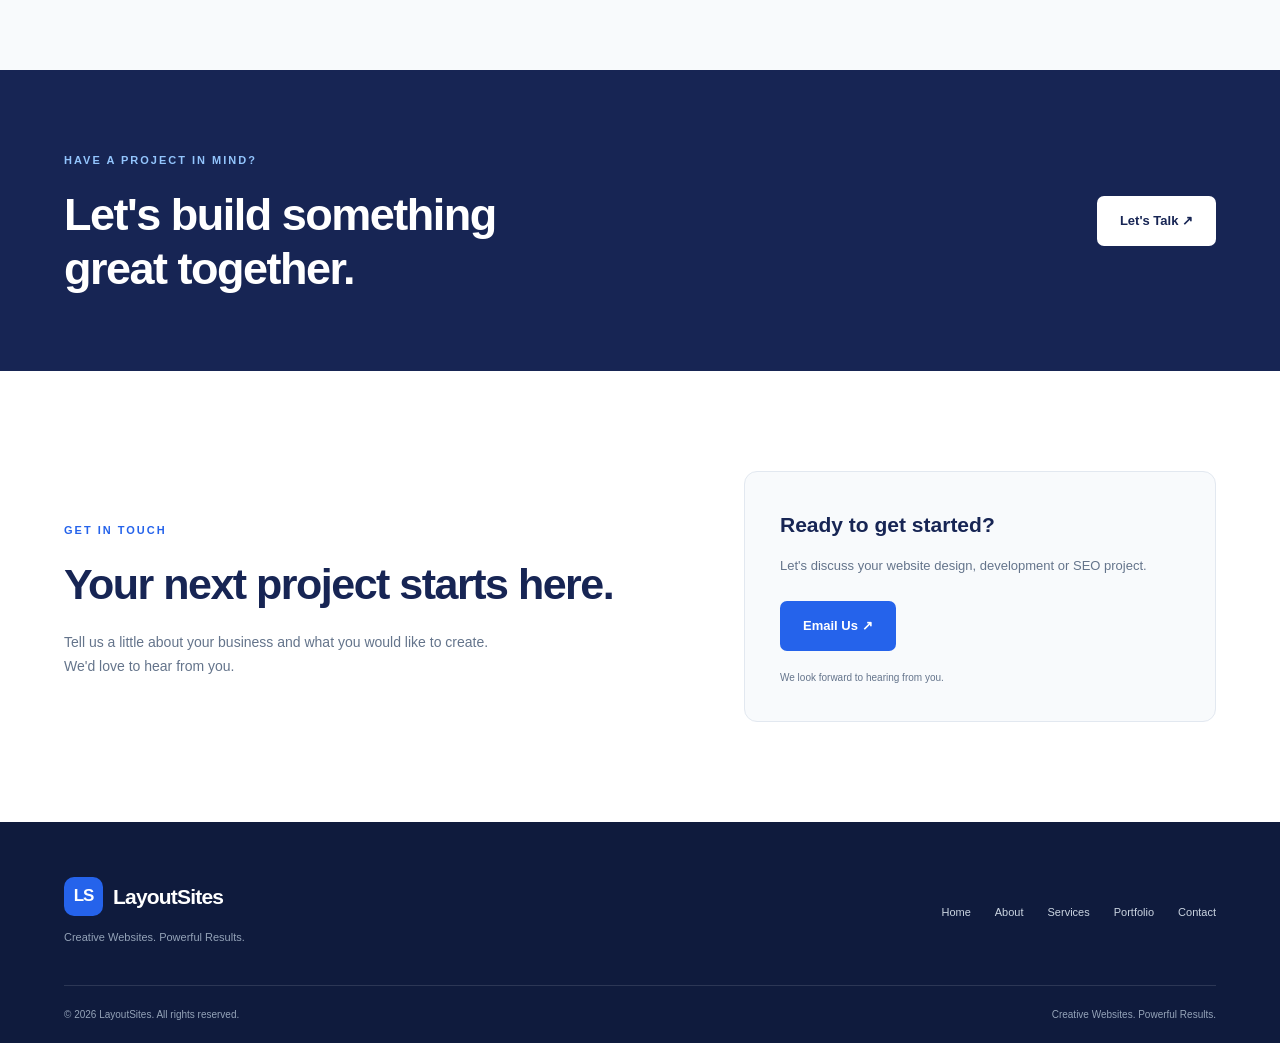
==== commit 92a1faaa: "Create new LayoutSites homepage" ====
--- a/index.html
+++ b/index.html
@@ -1,5 +1,3 @@
-
-
 
 <!DOCTYPE html>
 <html lang="en">
@@ -7,24 +5,21 @@
     <meta charset="UTF-8">
     <meta name="viewport" content="width=device-width, initial-scale=1.0">
 
-    <title>LayoutSites | Website Design & SEO</title>
-
-    <meta name="description" content="LayoutSites creates professional websites, WordPress solutions and SEO strategies to help businesses grow online.">
+    <title>LayoutSites | Creative Websites. Powerful Results.</title>
+
+    <meta name="description" content="LayoutSites creates professional websites, WordPress solutions and SEO strategies that help businesses grow online.">
 
     <link rel="stylesheet" href="css/style.css">
 </head>
 
 <body>
 
-<!-- HEADER -->
-<header class="site-header" id="home">
-    <div class="container header-content">
-
-        <a href="#home" class="brand">
-            <span class="brand-name">LayoutSites</span>
-            <span class="brand-tagline">
-                Creative Websites. Powerful Results.
-            </span>
+<header class="site-header">
+    <div class="container header-inner">
+
+        <a href="#home" class="logo">
+            <span class="logo-mark">LS</span>
+            <span class="logo-name">LayoutSites</span>
         </a>
 
         <nav class="main-nav">
@@ -32,269 +27,306 @@
             <a href="#about">About</a>
             <a href="#services">Services</a>
             <a href="#portfolio">Portfolio</a>
-            <a href="#blog">Blog</a>
-            <a href="#faq">FAQ</a>
+            <a href="#process">Our Process</a>
         </nav>
 
-        <a href="#contact" class="header-button">
-            Let's Talk
-        </a>
+        <a href="#contact" class="header-button">Let's Talk <span>↗</span></a>
 
     </div>
 </header>
 
-
-<!-- HERO SECTION -->
 <main>
 
-<section class="hero">
-    <div class="container hero-content">
-
-        <div class="hero-text">
-
-            <span class="eyebrow">
-                YOUR DIGITAL PARTNER
-            </span>
+<section class="hero" id="home">
+    <div class="container hero-grid">
+
+        <div class="hero-content">
+            <span class="eyebrow">WE BUILD YOUR DIGITAL PRESENCE</span>
 
             <h1>
-                Your Vision. Our Creativity.
-                <span>Your Digital Success.</span>
+                Websites that make
+                <span>your business</span>
+                stand out.
             </h1>
 
-            <p class="hero-description">
-                Designed around your goals.
-                Built to grow with you.
+            <p>
+                We design and develop modern, professional websites
+                that help businesses build trust, connect with customers
+                and grow online.
             </p>
 
             <div class="hero-buttons">
-                <a href="#services" class="primary-button">
-                    Explore Our Services
-                </a>
-
-                <a href="#portfolio" class="secondary-button">
-                    View Our Work
-                </a>
-            </div>
-
-        </div>
-
-        
-            <div class="hero-visual">
-    <img
-        src="images/layoutsites-banner.png"
-        alt="LayoutSites website design and development workspace"
-        class="hero-image"
-    >
-</div>
-      
+                <a href="#contact" class="button button-primary">Start Your Project ↗</a>
+                <a href="#services" class="button button-outline">Explore Services</a>
+            </div>
+
+            <div class="hero-note">
+                <span class="note-dot"></span>
+                Thoughtful design. Smart solutions. Real results.
+            </div>
+        </div>
+
+        <div class="hero-visual">
+            <div class="visual-card main-visual">
+                <div class="visual-top">
+                    <span class="visual-dot"></span>
+                    <span class="visual-dot"></span>
+                    <span class="visual-dot"></span>
+                    <span class="visual-label">YOUR NEXT WEBSITE</span>
+                </div>
 
                 <div class="visual-content">
-                    <div class="visual-label">DIGITAL EXPERIENCES</div>
-                    <div class="visual-heading">
-                        Ideas into Websites.
+                    <span class="visual-small">MAKE YOUR FIRST IMPRESSION COUNT</span>
+                    <h2>Ideas into<br>experiences.</h2>
+                    <div class="visual-line"></div>
+                    <div class="visual-bars">
+                        <span></span><span></span><span></span>
                     </div>
-                    <div class="visual-line"></div>
-                    <div class="visual-line short"></div>
-
-                    <div class="visual-bottom">
-                        <div>DESIGN</div>
-                        <div>DEVELOP</div>
-                        <div>GROW</div>
-                    </div>
-                </div>
-            </div>
-            <div class="visual-decoration"></div>
-        </div>
-
-    </div>
-</section>
-
-
-<!-- ABOUT -->
+                    <div class="visual-action">Explore possibilities ↗</div>
+                </div>
+            </div>
+
+            <div class="floating-card floating-top">
+                <span class="floating-icon">✦</span>
+                <div>
+                    <strong>Modern Design</strong>
+                    <small>Made for your business</small>
+                </div>
+            </div>
+
+            <div class="floating-card floating-bottom">
+                <span class="floating-icon">↗</span>
+                <div>
+                    <strong>Built to Grow</strong>
+                    <small>Ready for the future</small>
+                </div>
+            </div>
+        </div>
+
+    </div>
+</section>
+
+<section class="trust-strip">
+    <div class="container trust-inner">
+        <span>DESIGN</span>
+        <span>DEVELOPMENT</span>
+        <span>WORDPRESS</span>
+        <span>SEO</span>
+        <span>DIGITAL GROWTH</span>
+    </div>
+</section>
+
 <section class="section about-section" id="about">
-    <div class="container about-content">
+    <div class="container two-column">
 
         <div>
             <span class="eyebrow">ABOUT LAYOUTSITES</span>
-            <h2>Building Your Digital Presence With Purpose.</h2>
-        </div>
-
-        <div>
+            <h2>Good design is just the beginning.</h2>
+        </div>
+
+        <div class="section-description">
             <p>
-                At LayoutSites, we believe every business deserves
-                a professional online presence.
+                Every business deserves a website that reflects its value.
+                At LayoutSites, we combine thoughtful design, practical
+                development and search-friendly foundations to create
+                meaningful online experiences.
             </p>
-
-            <p>
-                We combine creative website design, reliable
-                development and thoughtful SEO to help businesses
-                establish their presence and reach their goals.
-            </p>
-        </div>
-
-    </div>
-</section>
-
-
-<!-- SERVICES -->
+            <a href="#contact" class="text-link">Let's create something together ↗</a>
+        </div>
+
+    </div>
+</section>
+
 <section class="section services-section" id="services">
     <div class="container">
 
         <div class="section-heading">
             <span class="eyebrow">WHAT WE DO</span>
-            <h2>Our Services</h2>
-            <p>Everything your business needs to grow online.</p>
+            <h2>Digital solutions for your business.</h2>
+            <p>Everything you need to build a stronger online presence.</p>
         </div>
 
         <div class="service-grid">
 
             <article class="service-card">
-                <div class="service-number">01</div>
+                <span class="service-number">01</span>
+                <div class="service-icon">✳</div>
                 <h3>Website Design</h3>
-                <p>
-                    Beautiful, modern and user-friendly websites
-                    designed around your business.
-                </p>
+                <p>Clean, modern and user-friendly designs that make your business memorable.</p>
+                <a href="#contact">Discuss your project ↗</a>
+            </article>
+
+            <article class="service-card featured-service">
+                <span class="service-number">02</span>
+                <div class="service-icon">⌘</div>
+                <h3>Website Development</h3>
+                <p>Responsive, reliable websites built around your business goals and needs.</p>
+                <a href="#contact">Discuss your project ↗</a>
             </article>
 
             <article class="service-card">
-                <div class="service-number">02</div>
-                <h3>Website Development</h3>
-                <p>
-                    Responsive and functional websites built
-                    for performance and reliability.
-                </p>
+                <span class="service-number">03</span>
+                <div class="service-icon">⌕</div>
+                <h3>SEO Solutions</h3>
+                <p>Search-friendly website foundations to help customers discover your business.</p>
+                <a href="#contact">Discuss your project ↗</a>
             </article>
 
             <article class="service-card">
-                <div class="service-number">03</div>
-                <h3>Search Engine Optimization</h3>
-                <p>
-                    SEO strategies that help improve your
-                    visibility and reach your audience.
-                </p>
-            </article>
-
-        </div>
-    </div>
-</section>
-
-
-<!-- PORTFOLIO -->
+                <span class="service-number">04</span>
+                <div class="service-icon">▤</div>
+                <h3>WordPress Websites</h3>
+                <p>Flexible WordPress websites that make managing your online presence easier.</p>
+                <a href="#contact">Discuss your project ↗</a>
+            </article>
+
+        </div>
+    </div>
+</section>
+
 <section class="section portfolio-section" id="portfolio">
     <div class="container">
 
         <div class="section-heading">
-            <span class="eyebrow">OUR PROJECTS</span>
-            <h2>Our Portfolio</h2>
-            <p>Creative ideas brought to life through websites.</p>
+            <span class="eyebrow">SELECTED WORK</span>
+            <h2>Ideas brought to life.</h2>
+            <p>A look at the types of digital projects we create.</p>
         </div>
 
         <div class="portfolio-grid">
-            <article class="portfolio-card">
-                <div class="portfolio-placeholder">
-                    <span>PROJECT 01</span>
-                    <strong>Business Website</strong>
-                </div>
-                <h3>Business Website Design</h3>
-                <p>Professional digital presence for businesses.</p>
-            </article>
-
-            <article class="portfolio-card">
-                <div class="portfolio-placeholder second">
-                    <span>PROJECT 02</span>
-                    <strong>Online Shopping</strong>
-                </div>
-                <h3>Product & Affiliate Website</h3>
-                <p>Product discovery and online shopping experience.</p>
-            </article>
-        </div>
-
-    </div>
-</section>
-
-
-<!-- BLOG -->
-<section class="section blog-section" id="blog">
-    <div class="container blog-content">
-
-        <span class="eyebrow">INSIGHTS & IDEAS</span>
-        <h2>Ideas That Help Your Business Grow.</h2>
-
-        <p>
-            Explore practical insights on website design,
-            WordPress, SEO and growing your online presence.
+
+            <article class="portfolio-card portfolio-one">
+                <div class="portfolio-preview preview-one">
+                    <span>BUSINESS WEBSITE</span>
+                    <strong>Build your<br>brand online.</strong>
+                    <div class="preview-button">Discover More ↗</div>
+                </div>
+                <div class="portfolio-info">
+                    <div>
+                        <h3>Business Websites</h3>
+                        <p>Professional digital experiences</p>
+                    </div>
+                    <span>01</span>
+                </div>
+            </article>
+
+            <article class="portfolio-card portfolio-two">
+                <div class="portfolio-preview preview-two">
+                    <span>ONLINE SHOPPING GUIDE</span>
+                    <strong>Shop smarter.<br>Live better.</strong>
+                    <div class="preview-button">Explore Guides ↗</div>
+                </div>
+                <div class="portfolio-info">
+                    <div>
+                        <h3>Content & Affiliate Websites</h3>
+                        <p>Content-focused web experiences</p>
+                    </div>
+                    <span>02</span>
+                </div>
+            </article>
+
+        </div>
+
+        <p class="portfolio-note">
+            These are project previews. More completed work will be added as our portfolio grows.
         </p>
 
-        <a href="#contact" class="primary-button">
-            Explore Our Insights
-        </a>
-
-    </div>
-</section>
-
-
-<!-- FAQ -->
-<section class="section faq-section" id="faq">
+    </div>
+</section>
+
+<section class="section process-section" id="process">
     <div class="container">
 
         <div class="section-heading">
-            <span class="eyebrow">HAVE QUESTIONS?</span>
-            <h2>Frequently Asked Questions</h2>
-        </div>
-
-        <details>
-            <summary>What services does LayoutSites offer?</summary>
-            <p>We offer website design, website development and SEO services.</p>
-        </details>
-
-        <details>
-            <summary>Do you create mobile-friendly websites?</summary>
-            <p>Yes. We design responsive websites for computers, tablets and mobile phones.</p>
-        </details>
-
-        <details>
-            <summary>Can you help improve an existing website?</summary>
-            <p>Yes. We can help with website improvements, redesign and SEO.</p>
-        </details>
-
-    </div>
-</section>
-
-
-<!-- CONTACT -->
-<section class="contact-section" id="contact">
-    <div class="container contact-content">
-
-        <span class="eyebrow">LET'S WORK TOGETHER</span>
-
-        <h2>Ready to Build Your Digital Future?</h2>
-
-        <p>
-            Let's turn your ideas into a professional online presence.
-        </p>
-
-        <a href="#home" class="light-button">
-            Back to Top
-        </a>
+            <span class="eyebrow">HOW WE WORK</span>
+            <h2>A simple process. A better result.</h2>
+            <p>From the first conversation to your finished website.</p>
+        </div>
+
+        <div class="process-grid">
+            <div class="process-item">
+                <span>01</span>
+                <h3>Discover</h3>
+                <p>We learn about your business, audience and goals.</p>
+            </div>
+
+            <div class="process-item">
+                <span>02</span>
+                <h3>Design</h3>
+                <p>We plan the structure and create a design that fits your brand.</p>
+            </div>
+
+            <div class="process-item">
+                <span>03</span>
+                <h3>Develop</h3>
+                <p>We build and refine your website for desktop and mobile.</p>
+            </div>
+
+            <div class="process-item">
+                <span>04</span>
+                <h3>Launch</h3>
+                <p>We test your website and prepare it for the world.</p>
+            </div>
+        </div>
+
+    </div>
+</section>
+
+<section class="cta-section">
+    <div class="container cta-inner">
+        <div>
+            <span class="eyebrow">HAVE A PROJECT IN MIND?</span>
+            <h2>Let's build something<br>great together.</h2>
+        </div>
+        <a href="#contact" class="button button-light">Let's Talk ↗</a>
+    </div>
+</section>
+
+<section class="section contact-section" id="contact">
+    <div class="container contact-grid">
+
+        <div>
+            <span class="eyebrow">GET IN TOUCH</span>
+            <h2>Your next project starts here.</h2>
+            <p>Tell us a little about your business and what you would like to create. We'd love to hear from you.</p>
+        </div>
+
+        <div class="contact-card">
+            <h3>Ready to get started?</h3>
+            <p>Let's discuss your website design, development or SEO project.</p>
+            <a href="mailto:hello@layoutsites.com" class="button button-primary">Email Us ↗</a>
+            <small>We look forward to hearing from you.</small>
+        </div>
 
     </div>
 </section>
 
 </main>
 
-
-<!-- FOOTER -->
 <footer class="site-footer">
-    <div class="container footer-content">
-
-        <div>
-            <strong>LayoutSites</strong>
+    <div class="container footer-main">
+
+        <div class="footer-brand">
+            <a href="#home" class="logo footer-logo">
+                <span class="logo-mark">LS</span>
+                <span class="logo-name">LayoutSites</span>
+            </a>
             <p>Creative Websites. Powerful Results.</p>
         </div>
 
-        <p>© 2026 LayoutSites. All rights reserved.</p>
-
+        <div class="footer-links">
+            <a href="#home">Home</a>
+            <a href="#about">About</a>
+            <a href="#services">Services</a>
+            <a href="#portfolio">Portfolio</a>
+            <a href="#contact">Contact</a>
+        </div>
+
+    </div>
+
+    <div class="container footer-bottom">
+        <span>© 2026 LayoutSites. All rights reserved.</span>
+        <span>Creative Websites. Powerful Results.</span>
     </div>
 </footer>
 
--- a/css/style.css
+++ b/css/style.css
@@ -1,14 +1,19 @@
 
-/* LAYOUTSITES - MATCHED WEBSITE STYLES */
+/* =====================================
+   LAYOUTSITES - PROFESSIONAL WEBSITE
+   Midnight Navy + Electric Blue
+===================================== */
 
 :root {
-    --color-dark: #111111;
-    --color-background: #F9F9F9;
-    --color-grey: #636363;
-    --color-beige: #C2A990;
-    --color-accent: #D8613C;
-    --color-sage: #B1C5A4;
-    --color-white: #FFFFFF;
+    --navy: #172554;
+    --blue: #2563EB;
+    --blue-dark: #1D4ED8;
+    --white: #FFFFFF;
+    --background: #F8FAFC;
+    --light-blue: #EFF6FF;
+    --text: #1E293B;
+    --muted: #64748B;
+    --border: #E2E8F0;
 }
 
 * {
@@ -19,493 +24,931 @@
 
 html {
     scroll-behavior: smooth;
+    scroll-padding-top: 90px;
 }
 
 body {
-    font-family: Arial, sans-serif;
-    background: var(--color-background);
-    color: var(--color-dark);
+    font-family: Arial, Helvetica, sans-serif;
+    color: var(--text);
+    background: var(--white);
     line-height: 1.7;
-}
-
-.container {
-    width: 90%;
-    max-width: 1180px;
-    margin: auto;
-}
-
-h1, h2, h3 {
-    line-height: 1.25;
-    font-weight: 700;
 }
 
 a {
     text-decoration: none;
+    color: inherit;
+}
+
+.container {
+    width: min(1160px, 90%);
+    margin: auto;
 }
 
 /* HEADER */
 
 .site-header {
-    background: var(--color-white);
-    padding: 18px 0;
-    border-bottom: 1px solid #EAEAEA;
-}
-
-.header-content {
-    display: flex;
+    background: var(--white);
+    border-bottom: 1px solid var(--border);
+    position: sticky;
+    top: 0;
+    z-index: 100;
+}
+
+.header-inner {
+    min-height: 82px;
+    display: flex;
+    align-items: center;
     justify-content: space-between;
-    align-items: center;
     gap: 25px;
 }
 
-.brand {
+.logo {
+    display: inline-flex;
+    align-items: center;
+    gap: 10px;
+    color: var(--navy);
+    font-size: 21px;
+    font-weight: 800;
+    letter-spacing: -0.8px;
+    white-space: nowrap;
+}
+
+.logo-mark {
+    width: 39px;
+    height: 39px;
+    border-radius: 10px;
+    background: var(--navy);
+    color: var(--white);
+    display: grid;
+    place-items: center;
+    font-size: 17px;
+    letter-spacing: -1px;
+}
+
+.main-nav {
+    display: flex;
+    align-items: center;
+    gap: 28px;
+}
+
+.main-nav a {
+    color: var(--muted);
+    font-size: 13px;
+    font-weight: 600;
+    transition: color 0.2s;
+}
+
+.main-nav a:hover {
+    color: var(--blue);
+}
+
+.header-button {
+    background: var(--blue);
+    color: var(--white);
+    padding: 12px 21px;
+    border-radius: 7px;
+    font-size: 13px;
+    font-weight: 700;
+    transition: 0.2s;
+}
+
+.header-button:hover,
+.button-primary:hover {
+    background: var(--blue-dark);
+    transform: translateY(-2px);
+}
+
+/* BUTTONS */
+
+.button {
+    display: inline-flex;
+    justify-content: center;
+    align-items: center;
+    padding: 14px 23px;
+    border-radius: 7px;
+    font-size: 13px;
+    font-weight: 700;
+    transition: 0.2s;
+}
+
+.button-primary {
+    background: var(--blue);
+    color: var(--white);
+}
+
+.button-outline {
+    border: 1px solid var(--border);
+    color: var(--navy);
+    background: var(--white);
+}
+
+.button-outline:hover {
+    border-color: var(--blue);
+    color: var(--blue);
+}
+
+/* HERO */
+
+.hero {
+    background: var(--background);
+    padding: 105px 0 110px;
+    overflow: hidden;
+}
+
+.hero-grid {
+    display: grid;
+    grid-template-columns: 1.05fr 0.95fr;
+    align-items: center;
+    gap: 65px;
+}
+
+.eyebrow {
+    color: var(--blue);
+    font-size: 11px;
+    font-weight: 800;
+    letter-spacing: 2px;
+    display: inline-block;
+    margin-bottom: 19px;
+}
+
+.hero h1 {
+    color: var(--navy);
+    font-size: clamp(42px, 5vw, 66px);
+    line-height: 1.12;
+    letter-spacing: -2.8px;
+    font-weight: 800;
+    max-width: 600px;
+}
+
+.hero h1 span {
+    color: var(--blue);
+    display: block;
+}
+
+.hero-content > p {
+    color: var(--muted);
+    font-size: 16px;
+    max-width: 490px;
+    margin: 24px 0 30px;
+}
+
+.hero-buttons {
+    display: flex;
+    flex-wrap: wrap;
+    gap: 13px;
+}
+
+.hero-note {
+    margin-top: 32px;
+    color: var(--muted);
+    font-size: 12px;
+    display: flex;
+    align-items: center;
+    gap: 9px;
+}
+
+.note-dot {
+    width: 8px;
+    height: 8px;
+    background: var(--blue);
+    border-radius: 50%;
+}
+
+/* HERO VISUAL */
+
+.hero-visual {
+    min-height: 430px;
+    position: relative;
+    display: flex;
+    align-items: center;
+    justify-content: center;
+}
+
+.main-visual {
+    width: 88%;
+    min-height: 345px;
+    background: var(--navy);
+    border-radius: 15px;
+    overflow: hidden;
+    box-shadow: 0 25px 60px rgba(23, 37, 84, 0.18);
+}
+
+.visual-top {
+    display: flex;
+    align-items: center;
+    gap: 7px;
+    padding: 17px 22px;
+    background: rgba(255,255,255,0.07);
+}
+
+.visual-dot {
+    width: 7px;
+    height: 7px;
+    background: #94A3B8;
+    border-radius: 50%;
+}
+
+.visual-label {
+    color: #CBD5E1;
+    font-size: 9px;
+    letter-spacing: 2px;
+    margin-left: auto;
+}
+
+.visual-content {
+    padding: 48px 38px;
+    color: var(--white);
+}
+
+.visual-small {
+    color: #93C5FD;
+    font-size: 9px;
+    font-weight: 700;
+    letter-spacing: 2px;
+}
+
+.visual-content h2 {
+    font-size: 43px;
+    line-height: 1.15;
+    letter-spacing: -1.5px;
+    margin: 18px 0;
+}
+
+.visual-line {
+    width: 65px;
+    height: 4px;
+    background: var(--blue);
+    border-radius: 5px;
+    margin-bottom: 27px;
+}
+
+.visual-bars {
+    display: flex;
+    gap: 8px;
+}
+
+.visual-bars span {
+    display: block;
+    height: 6px;
+    border-radius: 5px;
+    background: #64748B;
+}
+
+.visual-bars span:nth-child(1) {
+    width: 85px;
+    background: var(--blue);
+}
+
+.visual-bars span:nth-child(2) {
+    width: 48px;
+}
+
+.visual-bars span:nth-child(3) {
+    width: 28px;
+}
+
+.visual-action {
+    margin-top: 28px;
+    font-size: 11px;
+    color: #BFDBFE;
+}
+
+.floating-card {
+    position: absolute;
+    background: var(--white);
+    padding: 14px 17px;
+    display: flex;
+    align-items: center;
+    gap: 12px;
+    border-radius: 10px;
+    box-shadow: 0 12px 35px rgba(15, 23, 42, 0.12);
+}
+
+.floating-top {
+    top: 35px;
+    right: -5px;
+}
+
+.floating-bottom {
+    bottom: 30px;
+    left: -10px;
+}
+
+.floating-icon {
+    width: 35px;
+    height: 35px;
+    background: var(--light-blue);
+    color: var(--blue);
+    display: grid;
+    place-items: center;
+    border-radius: 8px;
+    font-size: 18px;
+}
+
+.floating-card strong,
+.floating-card small {
+    display: block;
+}
+
+.floating-card strong {
+    color: var(--navy);
+    font-size: 11px;
+}
+
+.floating-card small {
+    color: var(--muted);
+    font-size: 9px;
+}
+
+/* TRUST STRIP */
+
+.trust-strip {
+    background: var(--navy);
+    padding: 23px 0;
+}
+
+.trust-inner {
+    display: flex;
+    justify-content: space-between;
+    gap: 20px;
+    flex-wrap: wrap;
+}
+
+.trust-inner span {
+    color: #CBD5E1;
+    font-size: 10px;
+    font-weight: 700;
+    letter-spacing: 2px;
+}
+
+/* GENERAL SECTIONS */
+
+.section {
+    padding: 100px 0;
+}
+
+.two-column {
+    display: grid;
+    grid-template-columns: 1fr 1fr;
+    gap: 90px;
+    align-items: center;
+}
+
+.section h2 {
+    color: var(--navy);
+    font-size: clamp(31px, 4vw, 43px);
+    line-height: 1.2;
+    letter-spacing: -1.5px;
+}
+
+.section-description p {
+    color: var(--muted);
+    font-size: 15px;
+    margin-bottom: 22px;
+}
+
+.text-link {
+    color: var(--blue);
+    font-weight: 700;
+    font-size: 13px;
+}
+
+/* SERVICES */
+
+.services-section {
+    background: var(--background);
+}
+
+.section-heading {
+    text-align: center;
+    max-width: 650px;
+    margin: 0 auto 55px;
+}
+
+.section-heading h2 {
+    margin-bottom: 14px;
+}
+
+.section-heading p {
+    color: var(--muted);
+    font-size: 14px;
+}
+
+.service-grid {
+    display: grid;
+    grid-template-columns: repeat(4, 1fr);
+    gap: 18px;
+}
+
+.service-card {
+    position: relative;
+    background: var(--white);
+    border: 1px solid var(--border);
+    border-radius: 12px;
+    padding: 30px 23px;
+    transition: 0.25s;
+}
+
+.service-card:hover {
+    transform: translateY(-5px);
+    box-shadow: 0 15px 35px rgba(23, 37, 84, 0.08);
+}
+
+.featured-service {
+    border-color: var(--blue);
+}
+
+.service-number {
+    position: absolute;
+    top: 24px;
+    right: 22px;
+    color: #94A3B8;
+    font-size: 11px;
+    font-weight: 700;
+}
+
+.service-icon {
+    width: 48px;
+    height: 48px;
+    background: var(--light-blue);
+    color: var(--blue);
+    display: grid;
+    place-items: center;
+    border-radius: 10px;
+    font-size: 25px;
+    margin-bottom: 24px;
+}
+
+.service-card h3 {
+    color: var(--navy);
+    font-size: 17px;
+    margin-bottom: 12px;
+}
+
+.service-card p {
+    color: var(--muted);
+    font-size: 12px;
+    min-height: 80px;
+    margin-bottom: 22px;
+}
+
+.service-card a {
+    color: var(--blue);
+    font-size: 11px;
+    font-weight: 700;
+}
+
+/* PORTFOLIO */
+
+.portfolio-grid {
+    display: grid;
+    grid-template-columns: 1fr 1fr;
+    gap: 28px;
+}
+
+.portfolio-card {
+    border: 1px solid var(--border);
+    border-radius: 13px;
+    overflow: hidden;
+}
+
+.portfolio-preview {
+    min-height: 290px;
+    padding: 42px;
     display: flex;
     flex-direction: column;
-    color: var(--color-dark);
-}
-
-.brand-name {
-    font-size: 27px;
-    font-weight: bold;
-    line-height: 1.3;
-}
-
-.brand-tagline {
-    font-size: 12px;
-    color: var(--color-grey);
-}
-
-.main-nav {
-    display: flex;
-    align-items: center;
-    gap: 24px;
-}
-
-.main-nav a {
-    color: var(--color-dark);
-    font-size: 14px;
-    font-weight: 500;
-}
-
-.main-nav a:hover {
-    color: var(--color-accent);
-}
-
-.header-button {
-    background: var(--color-dark);
-    color: var(--color-white);
-    padding: 10px 20px;
-    border-radius: 4px;
-}
-
-/* HERO */
-
-.hero {
-    background: var(--color-dark);
-    color: var(--color-white);
-    padding: 100px 0;
-}
-
-.hero-content {
-    display: grid;
-    grid-template-columns: 1.1fr 0.9fr;
-    align-items: center;
-    gap: 55px;
-}
-
-.eyebrow {
-    display: inline-block;
-    color: var(--color-accent);
-    font-size: 12px;
-    font-weight: bold;
+    justify-content: center;
+}
+
+.preview-one {
+    background: #EAF0FF;
+    color: var(--navy);
+}
+
+.preview-two {
+    background: var(--navy);
+    color: var(--white);
+}
+
+.portfolio-preview > span {
+    font-size: 9px;
+    font-weight: 800;
     letter-spacing: 2px;
     margin-bottom: 18px;
-}
-
-.hero h1 {
-    font-size: clamp(38px, 5vw, 60px);
-    margin-bottom: 22px;
-}
-
-.hero h1 span {
+    color: var(--blue);
+}
+
+.preview-two > span {
+    color: #93C5FD;
+}
+
+.portfolio-preview strong {
+    font-size: 39px;
+    line-height: 1.15;
+    letter-spacing: -1.5px;
+}
+
+.preview-button {
+    margin-top: 25px;
+    font-size: 11px;
+    font-weight: 700;
+    color: var(--blue);
+}
+
+.preview-two .preview-button {
+    color: #BFDBFE;
+}
+
+.portfolio-info {
+    display: flex;
+    justify-content: space-between;
+    padding: 22px 25px;
+    align-items: center;
+}
+
+.portfolio-info h3 {
+    color: var(--navy);
+    font-size: 15px;
+}
+
+.portfolio-info p {
+    color: var(--muted);
+    font-size: 11px;
+}
+
+.portfolio-info > span {
+    color: var(--blue);
+    font-weight: 800;
+    font-size: 12px;
+}
+
+.portfolio-note {
+    text-align: center;
+    color: var(--muted);
+    font-size: 11px;
+    margin-top: 24px;
+}
+
+/* PROCESS */
+
+.process-section {
+    background: var(--background);
+}
+
+.process-grid {
+    display: grid;
+    grid-template-columns: repeat(4, 1fr);
+    gap: 25px;
+}
+
+.process-item {
+    padding-top: 24px;
+    border-top: 2px solid var(--border);
+}
+
+.process-item > span {
+    color: var(--blue);
+    font-weight: 800;
+    font-size: 13px;
+}
+
+.process-item h3 {
+    color: var(--navy);
+    font-size: 18px;
+    margin: 15px 0 8px;
+}
+
+.process-item p {
+    color: var(--muted);
+    font-size: 12px;
+}
+
+/* CTA */
+
+.cta-section {
+    background: var(--navy);
+    padding: 75px 0;
+}
+
+.cta-inner {
+    display: flex;
+    align-items: center;
+    justify-content: space-between;
+    gap: 30px;
+}
+
+.cta-section .eyebrow {
+    color: #93C5FD;
+}
+
+.cta-section h2 {
+    color: var(--white);
+    font-size: clamp(32px, 4vw, 45px);
+    line-height: 1.2;
+    letter-spacing: -1.5px;
+}
+
+.button-light {
+    background: var(--white);
+    color: var(--navy);
+    white-space: nowrap;
+}
+
+.button-light:hover {
+    background: #DBEAFE;
+    transform: translateY(-2px);
+}
+
+/* CONTACT */
+
+.contact-grid {
+    display: grid;
+    grid-template-columns: 1fr 0.8fr;
+    gap: 90px;
+    align-items: center;
+}
+
+.contact-grid > div:first-child > p {
+    color: var(--muted);
+    font-size: 14px;
+    margin-top: 20px;
+    max-width: 430px;
+}
+
+.contact-card {
+    background: var(--background);
+    border: 1px solid var(--border);
+    border-radius: 13px;
+    padding: 35px;
+}
+
+.contact-card h3 {
+    color: var(--navy);
+    font-size: 21px;
+}
+
+.contact-card p {
+    color: var(--muted);
+    font-size: 13px;
+    margin: 12px 0 24px;
+}
+
+.contact-card small {
     display: block;
-    color: var(--color-beige);
-}
-
-.hero-description {
-    color: #DDDDDD;
-    font-size: 18px;
-    margin-bottom: 30px;
-}
-
-.hero-buttons {
+    color: var(--muted);
+    font-size: 10px;
+    margin-top: 18px;
+}
+
+/* FOOTER */
+
+.site-footer {
+    background: #0F1B3D;
+    color: var(--white);
+    padding: 55px 0 20px;
+}
+
+.footer-main {
+    display: flex;
+    justify-content: space-between;
+    align-items: center;
+    gap: 30px;
+    padding-bottom: 38px;
+}
+
+.footer-logo {
+    color: var(--white);
+}
+
+.footer-logo .logo-mark {
+    background: var(--blue);
+}
+
+.footer-brand p {
+    color: #94A3B8;
+    font-size: 11px;
+    margin-top: 12px;
+}
+
+.footer-links {
     display: flex;
     flex-wrap: wrap;
-    gap: 14px;
-}
-
-.primary-button,
-.secondary-button,
-.light-button {
-    display: inline-block;
-    padding: 12px 25px;
-    border-radius: 4px;
-    font-weight: bold;
-}
-
-.primary-button {
-    background: var(--color-accent);
-    color: var(--color-white);
-}
-
-.secondary-button {
-    border: 1px solid var(--color-beige);
-    color: var(--color-white);
-}
-
-.primary-button:hover,
-.secondary-button:hover {
-    background: var(--color-beige);
-    color: var(--color-dark);
-}
-
-/* HERO VISUAL */
-
-.hero-visual {
-    width: 100%;
-    overflow: hidden;
-    border-radius: 12px;
-}
-
-.hero-image {
-    display: block;
-    width: 100%;
-    height: auto;
-    object-fit: contain;
-    border-radius: 12px;
-}
-
-.visual-card {
-    position: relative;
-    z-index: 1;
-    background: #F4F0EB;
-    color: var(--color-dark);
-    border-radius: 8px;
-    padding: 20px;
-    min-height: 290px;
-    box-shadow: 0 15px 40px #00000030;
-}
-
-.visual-top {
-    display: flex;
-    gap: 7px;
-    margin-bottom: 45px;
-}
-
-.visual-top span {
-    width: 9px;
-    height: 9px;
-    border-radius: 50%;
-    background: var(--color-beige);
-}
-
-.visual-label {
+    gap: 24px;
+}
+
+.footer-links a {
+    color: #CBD5E1;
     font-size: 11px;
-    letter-spacing: 2px;
-    color: var(--color-grey);
-}
-
-.visual-heading {
-    font-size: 29px;
-    font-weight: bold;
-    margin: 12px 0 22px;
-}
-
-.visual-line {
-    height: 7px;
-    width: 85%;
-    background: #D7D0C7;
-    margin-bottom: 12px;
-    border-radius: 5px;
-}
-
-.visual-line.short {
-    width: 55%;
-}
-
-.visual-bottom {
+}
+
+.footer-links a:hover {
+    color: var(--white);
+}
+
+.footer-bottom {
+    border-top: 1px solid rgba(255,255,255,0.12);
+    padding-top: 20px;
     display: flex;
     justify-content: space-between;
-    margin-top: 35px;
-    font-size: 11px;
-    font-weight: bold;
-    color: var(--color-accent);
-}
-
-.visual-decoration {
-    position: absolute;
-    width: 150px;
-    height: 150px;
-    background: var(--color-beige);
-    right: 0;
-    bottom: 0;
-    border-radius: 50%;
-}
-
-/* GENERAL SECTIONS */
-
-.section {
-    padding: 85px 0;
-}
-
-.section h2 {
-    font-size: 36px;
-    margin-bottom: 22px;
-}
-
-.section p {
-    color: var(--color-grey);
-}
-
-.about-content {
-    display: grid;
-    grid-template-columns: 1fr 1fr;
-    gap: 55px;
-    align-items: center;
-}
-
-.about-content p {
-    margin-bottom: 15px;
-}
-
-/* SECTION HEADINGS */
-
-.section-heading {
-    text-align: center;
-    margin-bottom: 40px;
-}
-
-.section-heading p {
-    max-width: 700px;
-    margin: auto;
-}
-
-/* SERVICES */
-
-.services-section {
-    background: #EFECE7;
-}
-
-.service-grid {
-    display: grid;
-    grid-template-columns: repeat(3, 1fr);
-    gap: 25px;
-}
-
-.service-card {
-    background: var(--color-white);
-    padding: 32px;
-    border-radius: 6px;
-    border-bottom: 3px solid var(--color-beige);
-    transition: transform 0.3s;
-}
-
-.service-card:hover {
-    transform: translateY(-5px);
-}
-
-.service-number {
-    color: var(--color-accent);
-    font-weight: bold;
-    margin-bottom: 20px;
-}
-
-.service-card h3 {
-    font-size: 21px;
-    margin-bottom: 12px;
-}
-
-/* PORTFOLIO */
-
-.portfolio-grid {
-    display: grid;
-    grid-template-columns: repeat(2, 1fr);
-    gap: 25px;
-}
-
-.portfolio-placeholder {
-    min-height: 230px;
-    background: #E7DED3;
-    display: flex;
-    flex-direction: column;
-    justify-content: center;
-    align-items: center;
-    gap: 12px;
-    color: var(--color-dark);
-    border-radius: 6px;
-}
-
-.portfolio-placeholder.second {
-    background: #D9D5CE;
-}
-
-.portfolio-placeholder span {
-    font-size: 12px;
-    letter-spacing: 2px;
-}
-
-.portfolio-placeholder strong {
-    font-size: 25px;
-}
-
-.portfolio-card h3 {
-    margin-top: 18px;
-}
-
-.portfolio-card p {
-    margin-top: 8px;
-}
-
-/* BLOG */
-
-.blog-section {
-    background: var(--color-dark);
-    color: var(--color-white);
-    text-align: center;
-}
-
-.blog-content {
-    max-width: 750px;
-}
-
-.blog-section h2 {
-    font-size: 40px;
-}
-
-.blog-section p {
-    color: #DDDDDD;
-    margin: 20px auto 30px;
-}
-
-/* FAQ */
-
-.faq-section details {
-    padding: 20px 0;
-    border-bottom: 1px solid #DDDDDD;
-}
-
-.faq-section summary {
-    font-weight: bold;
-    cursor: pointer;
-}
-
-.faq-section details p {
-    margin-top: 12px;
-}
-
-/* CONTACT */
-
-.contact-section {
-    background: var(--color-beige);
-    padding: 75px 20px;
-    text-align: center;
-}
-
-.contact-section h2 {
-    font-size: 35px;
-    margin-bottom: 15px;
-}
-
-.contact-section p {
-    margin-bottom: 25px;
-    color: var(--color-dark);
-}
-
-.light-button {
-    background: var(--color-dark);
-    color: var(--color-white);
-}
-
-/* FOOTER */
-
-.site-footer {
-    background: var(--color-dark);
-    color: var(--color-white);
-    padding: 35px 0;
-}
-
-.footer-content {
-    display: flex;
-    justify-content: space-between;
-    align-items: center;
     gap: 20px;
-}
-
-.site-footer strong {
-    font-size: 23px;
-}
-
-.site-footer p {
-    color: #CCCCCC;
-    font-size: 14px;
-}
-
-/* RESPONSIVE */
-
-@media (max-width: 900px) {
-    .header-content {
+    color: #94A3B8;
+    font-size: 10px;
+}
+
+/* MOBILE AND TABLET */
+
+@media (max-width: 950px) {
+
+    .main-nav {
+        gap: 13px;
+    }
+
+    .main-nav a {
+        font-size: 11px;
+    }
+
+    .hero-grid {
+        gap: 25px;
+    }
+
+    .service-grid {
+        grid-template-columns: repeat(2, 1fr);
+    }
+
+    .hero h1 {
+        font-size: 49px;
+    }
+
+}
+
+@media (max-width: 700px) {
+
+    .container {
+        width: 90%;
+    }
+
+    .header-inner {
+        min-height: 72px;
         flex-wrap: wrap;
+        gap: 10px;
+        padding: 12px 0;
+    }
+
+    .logo {
+        font-size: 19px;
     }
 
     .main-nav {
         order: 3;
         width: 100%;
+        overflow-x: auto;
+        padding: 10px 0 5px;
+        gap: 21px;
+    }
+
+    .main-nav a {
+        white-space: nowrap;
+        font-size: 11px;
+    }
+
+    .header-button {
+        padding: 10px 13px;
+        font-size: 11px;
+    }
+
+    .hero {
+        padding: 70px 0 75px;
+    }
+
+    .hero-grid,
+    .two-column,
+    .contact-grid {
+        grid-template-columns: 1fr;
+        gap: 45px;
+    }
+
+    .hero h1 {
+        font-size: 45px;
+        letter-spacing: -2px;
+    }
+
+    .hero-content > p {
+        font-size: 14px;
+    }
+
+    .hero-visual {
+        min-height: 350px;
+    }
+
+    .main-visual {
+        width: 90%;
+        min-height: 300px;
+    }
+
+    .visual-content {
+        padding: 35px 25px;
+    }
+
+    .visual-content h2 {
+        font-size: 36px;
+    }
+
+    .floating-top {
+        right: 0;
+    }
+
+    .floating-bottom {
+        left: 0;
+    }
+
+    .trust-inner {
         justify-content: center;
-        flex-wrap: wrap;
-    }
-
-    .hero-content {
+        gap: 15px 25px;
+    }
+
+    .trust-inner span {
+        font-size: 9px;
+    }
+
+    .section {
+        padding: 75px 0;
+    }
+
+    .section h2 {
+        font-size: 33px;
+    }
+
+    .section-heading {
+        margin-bottom: 38px;
+    }
+
+    .service-grid {
         grid-template-columns: 1fr;
     }
 
-    .hero-text {
-        text-align: center;
-    }
-
-    .hero-buttons {
-        justify-content: center;
-    }
-
-    .about-content {
-        grid-template-columns: 1fr;
-    }
-
-    .service-grid {
-        grid-template-columns: 1fr 1fr;
-    }
-}
-
-@media (max-width: 600px) {
-    .service-grid,
+    .service-card p {
+        min-height: auto;
+    }
+
     .portfolio-grid {
         grid-template-columns: 1fr;
     }
 
-    .footer-content {
+    .portfolio-preview {
+        min-height: 250px;
+        padding: 30px;
+    }
+
+    .portfolio-preview strong {
+        font-size: 34px;
+    }
+
+    .process-grid {
+        grid-template-columns: 1fr 1fr;
+        gap: 30px 20px;
+    }
+
+    .cta-inner {
+        align-items: flex-start;
         flex-direction: column;
-        text-align: center;
-    }
-
-    .hero {
-        padding: 65px 0;
-    }
-
-    .section {
-        padding: 60px 0;
-    }
-
-    .section h2,
-    .blog-section h2 {
-        font-size: 29px;
-    }
-}
+    }
+
+    .contact-grid {
+        gap: 30px;
+    }
+
+    .contact-card {
+        padding: 27px;
+    }
+
+    .footer-main {
+        flex-direction: column;
+        align-items: flex-start;
+    }
+
+    .footer-links {
+        gap: 15px;
+    }
+
+    .footer-bottom {
+        flex-direction: column;
+        gap: 8px;
+    }
+}
+
+@media (max-width: 380px) {
+
+    .hero h1 {
+        font-size: 38px;
+    }
+
+    .hero-buttons {
+        flex-direction: column;
+        align-items: stretch;
+    }
+
+    .process-grid {
+        grid-template-columns: 1fr;
+    }
+
+}
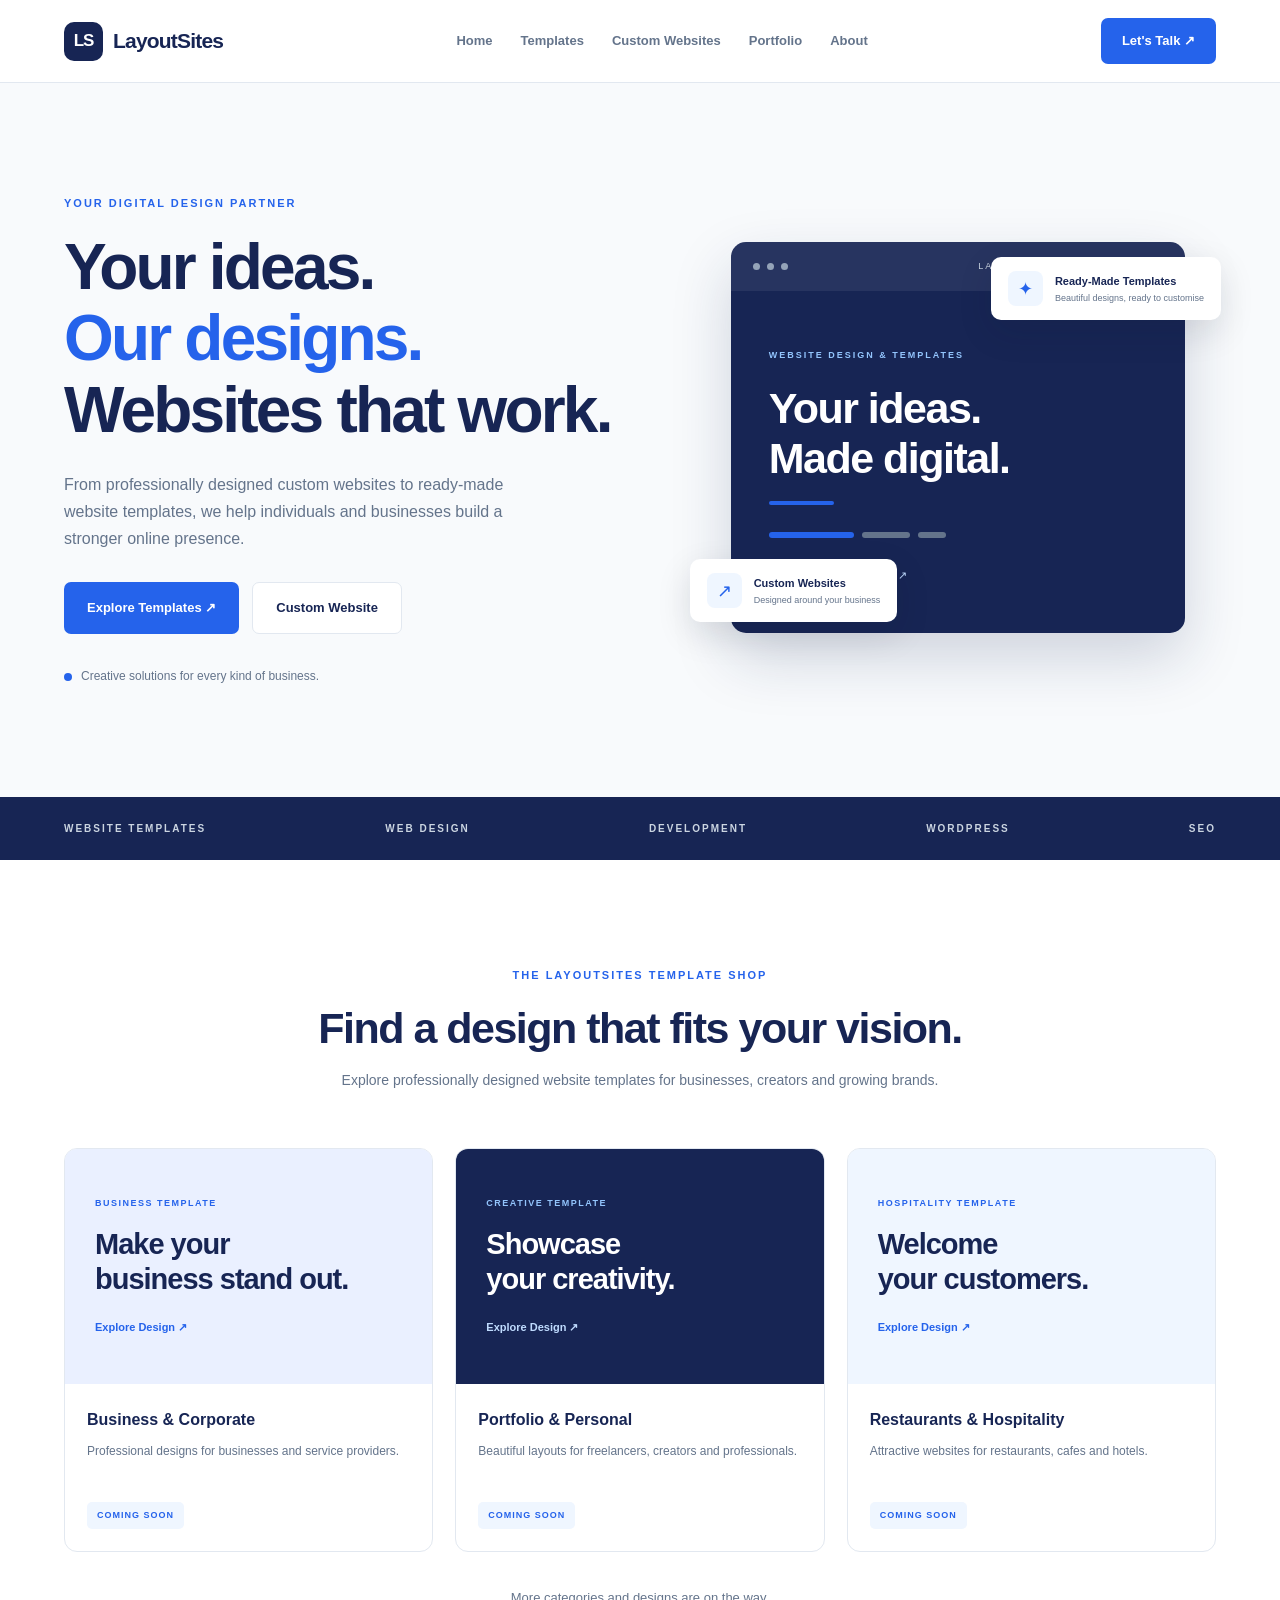
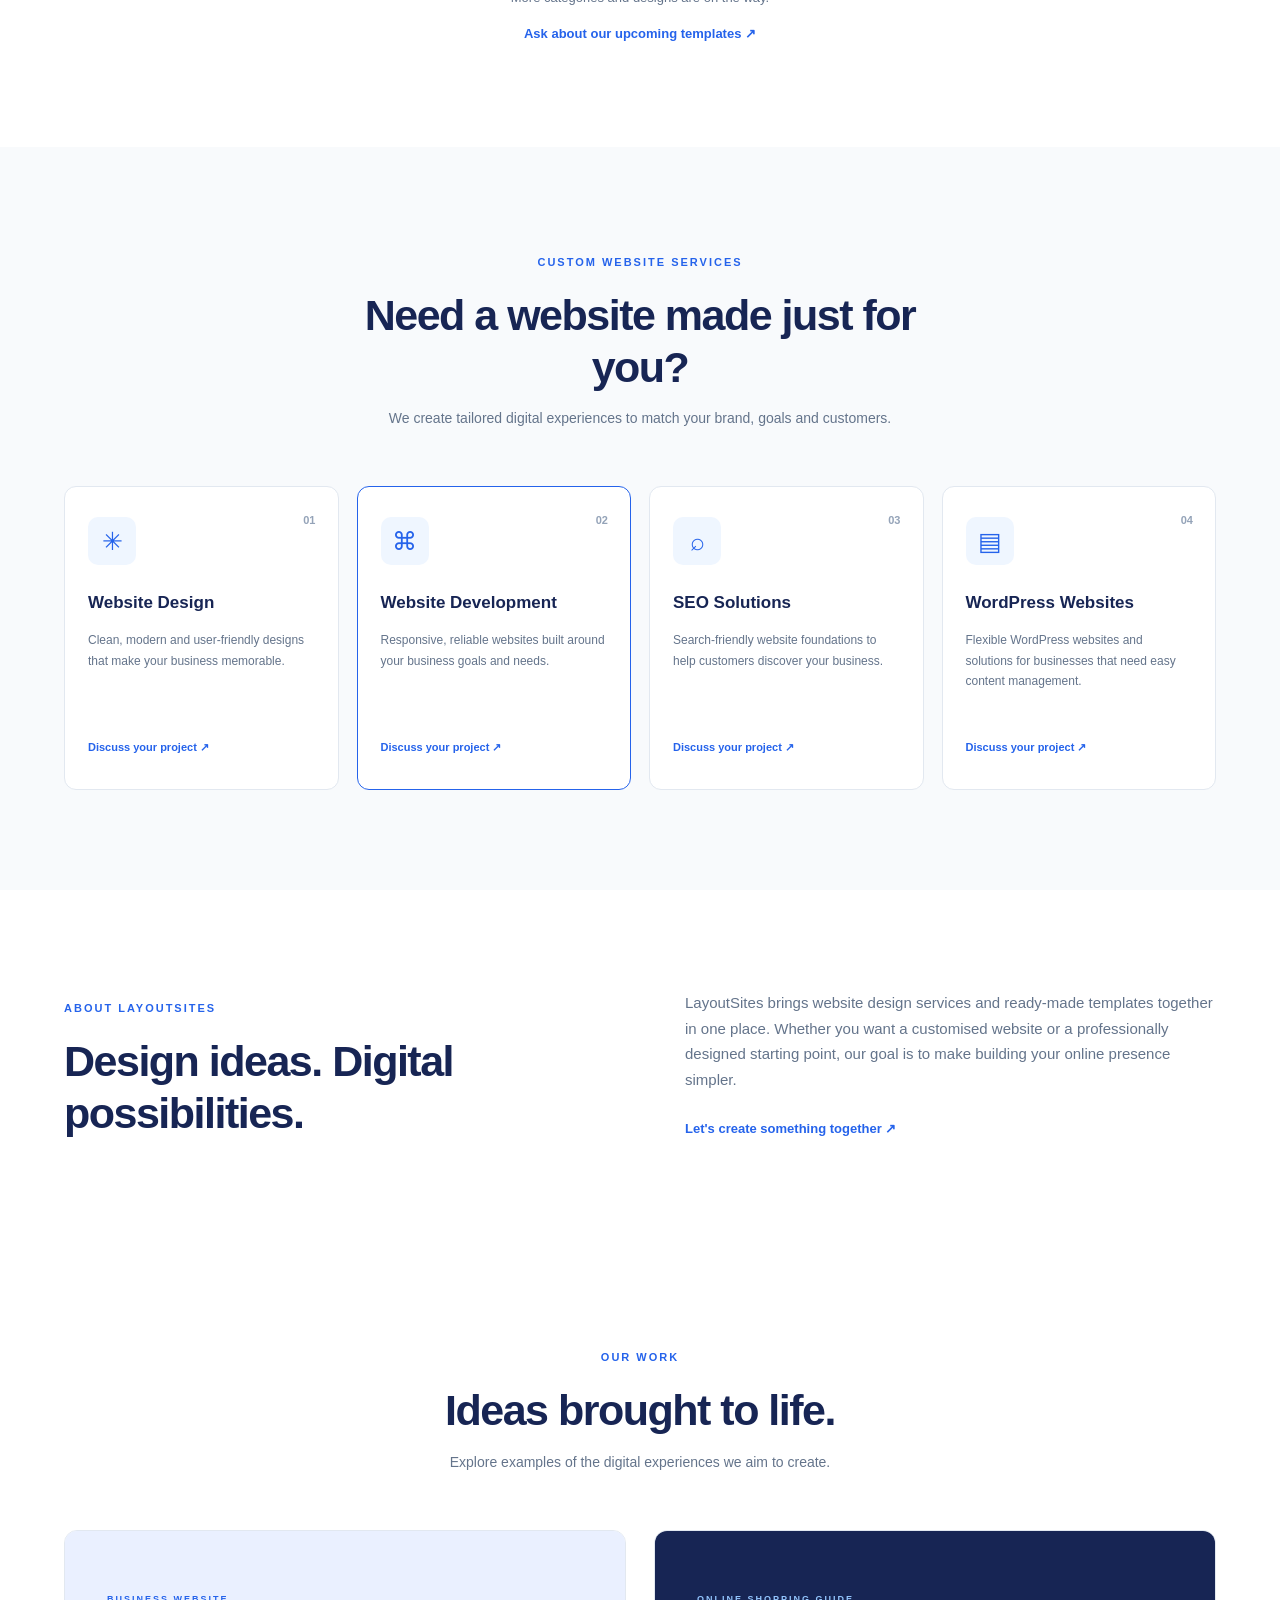
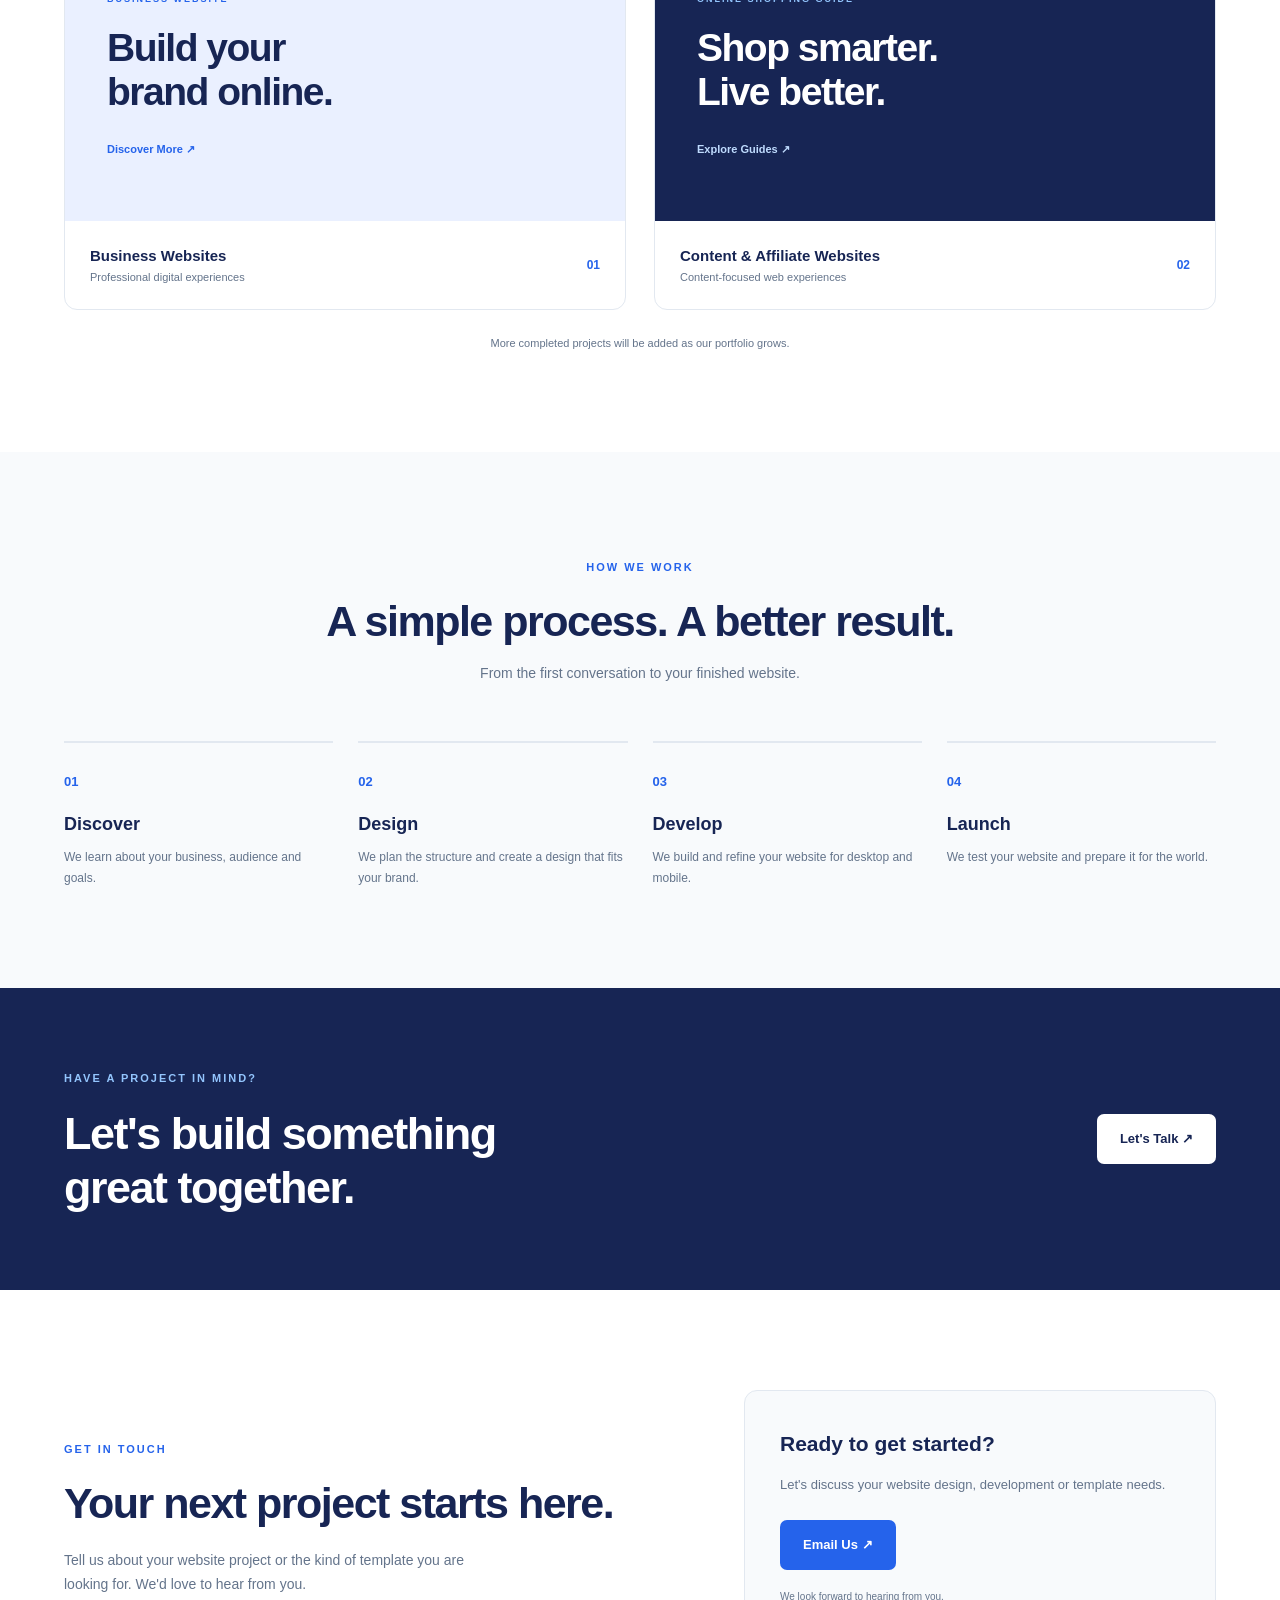
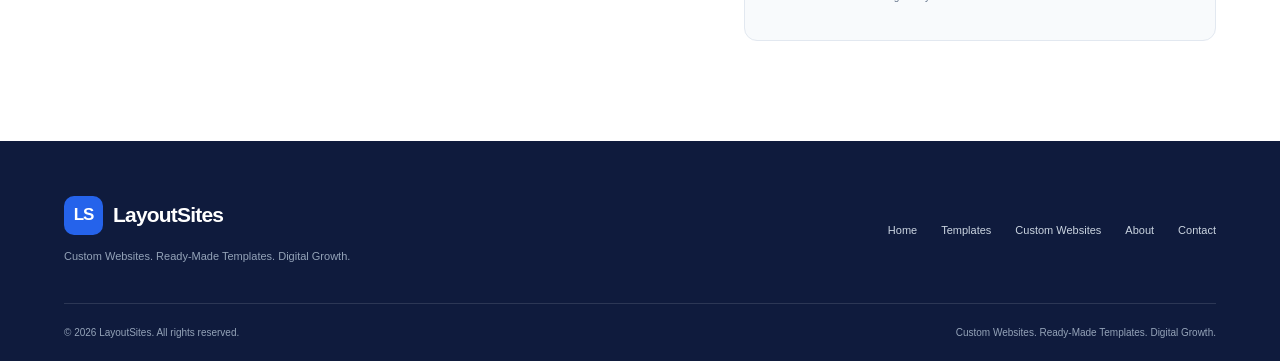
==== commit d3cb85c1: "Update LayoutSites for template shop" ====
--- a/index.html
+++ b/index.html
@@ -5,9 +5,9 @@
     <meta charset="UTF-8">
     <meta name="viewport" content="width=device-width, initial-scale=1.0">
 
-    <title>LayoutSites | Creative Websites. Powerful Results.</title>
-
-    <meta name="description" content="LayoutSites creates professional websites, WordPress solutions and SEO strategies that help businesses grow online.">
+    <title>LayoutSites | Custom Websites & Website Templates</title>
+
+    <meta name="description" content="LayoutSites is a professional web design agency and website template shop offering custom websites, ready-made templates and SEO solutions.">
 
     <link rel="stylesheet" href="css/style.css">
 </head>
@@ -24,10 +24,10 @@
 
         <nav class="main-nav">
             <a href="#home">Home</a>
+            <a href="#templates">Templates</a>
+            <a href="#services">Custom Websites</a>
+            <a href="#portfolio">Portfolio</a>
             <a href="#about">About</a>
-            <a href="#services">Services</a>
-            <a href="#portfolio">Portfolio</a>
-            <a href="#process">Our Process</a>
         </nav>
 
         <a href="#contact" class="header-button">Let's Talk <span>↗</span></a>
@@ -41,28 +41,28 @@
     <div class="container hero-grid">
 
         <div class="hero-content">
-            <span class="eyebrow">WE BUILD YOUR DIGITAL PRESENCE</span>
+            <span class="eyebrow">YOUR DIGITAL DESIGN PARTNER</span>
 
             <h1>
-                Websites that make
-                <span>your business</span>
-                stand out.
+                Your ideas.
+                <span>Our designs.</span>
+                Websites that work.
             </h1>
 
             <p>
-                We design and develop modern, professional websites
-                that help businesses build trust, connect with customers
-                and grow online.
+                From professionally designed custom websites to
+                ready-made website templates, we help individuals
+                and businesses build a stronger online presence.
             </p>
 
             <div class="hero-buttons">
-                <a href="#contact" class="button button-primary">Start Your Project ↗</a>
-                <a href="#services" class="button button-outline">Explore Services</a>
+                <a href="#templates" class="button button-primary">Explore Templates ↗</a>
+                <a href="#services" class="button button-outline">Custom Website</a>
             </div>
 
             <div class="hero-note">
                 <span class="note-dot"></span>
-                Thoughtful design. Smart solutions. Real results.
+                Creative solutions for every kind of business.
             </div>
         </div>
 
@@ -72,33 +72,33 @@
                     <span class="visual-dot"></span>
                     <span class="visual-dot"></span>
                     <span class="visual-dot"></span>
-                    <span class="visual-label">YOUR NEXT WEBSITE</span>
+                    <span class="visual-label">LAYOUTSITES DESIGN STUDIO</span>
                 </div>
 
                 <div class="visual-content">
-                    <span class="visual-small">MAKE YOUR FIRST IMPRESSION COUNT</span>
-                    <h2>Ideas into<br>experiences.</h2>
+                    <span class="visual-small">WEBSITE DESIGN & TEMPLATES</span>
+                    <h2>Your ideas.<br>Made digital.</h2>
                     <div class="visual-line"></div>
                     <div class="visual-bars">
                         <span></span><span></span><span></span>
                     </div>
-                    <div class="visual-action">Explore possibilities ↗</div>
+                    <div class="visual-action">Discover your next design ↗</div>
                 </div>
             </div>
 
             <div class="floating-card floating-top">
                 <span class="floating-icon">✦</span>
                 <div>
-                    <strong>Modern Design</strong>
-                    <small>Made for your business</small>
+                    <strong>Ready-Made Templates</strong>
+                    <small>Beautiful designs, ready to customise</small>
                 </div>
             </div>
 
             <div class="floating-card floating-bottom">
                 <span class="floating-icon">↗</span>
                 <div>
-                    <strong>Built to Grow</strong>
-                    <small>Ready for the future</small>
+                    <strong>Custom Websites</strong>
+                    <small>Designed around your business</small>
                 </div>
             </div>
         </div>
@@ -108,30 +108,72 @@
 
 <section class="trust-strip">
     <div class="container trust-inner">
-        <span>DESIGN</span>
+        <span>WEBSITE TEMPLATES</span>
+        <span>WEB DESIGN</span>
         <span>DEVELOPMENT</span>
         <span>WORDPRESS</span>
         <span>SEO</span>
-        <span>DIGITAL GROWTH</span>
-    </div>
-</section>
-
-<section class="section about-section" id="about">
-    <div class="container two-column">
-
-        <div>
-            <span class="eyebrow">ABOUT LAYOUTSITES</span>
-            <h2>Good design is just the beginning.</h2>
-        </div>
-
-        <div class="section-description">
+    </div>
+</section>
+
+<section class="section templates-section" id="templates">
+    <div class="container">
+
+        <div class="section-heading">
+            <span class="eyebrow">THE LAYOUTSITES TEMPLATE SHOP</span>
+            <h2>Find a design that fits your vision.</h2>
             <p>
-                Every business deserves a website that reflects its value.
-                At LayoutSites, we combine thoughtful design, practical
-                development and search-friendly foundations to create
-                meaningful online experiences.
+                Explore professionally designed website templates
+                for businesses, creators and growing brands.
             </p>
-            <a href="#contact" class="text-link">Let's create something together ↗</a>
+        </div>
+
+        <div class="template-grid">
+
+            <article class="template-card">
+                <div class="template-preview template-business">
+                    <span>BUSINESS TEMPLATE</span>
+                    <strong>Make your<br>business stand out.</strong>
+                    <div class="template-preview-button">Explore Design ↗</div>
+                </div>
+                <div class="template-info">
+                    <h3>Business & Corporate</h3>
+                    <p>Professional designs for businesses and service providers.</p>
+                    <span class="template-status">COMING SOON</span>
+                </div>
+            </article>
+
+            <article class="template-card">
+                <div class="template-preview template-creative">
+                    <span>CREATIVE TEMPLATE</span>
+                    <strong>Showcase<br>your creativity.</strong>
+                    <div class="template-preview-button">Explore Design ↗</div>
+                </div>
+                <div class="template-info">
+                    <h3>Portfolio & Personal</h3>
+                    <p>Beautiful layouts for freelancers, creators and professionals.</p>
+                    <span class="template-status">COMING SOON</span>
+                </div>
+            </article>
+
+            <article class="template-card">
+                <div class="template-preview template-hospitality">
+                    <span>HOSPITALITY TEMPLATE</span>
+                    <strong>Welcome<br>your customers.</strong>
+                    <div class="template-preview-button">Explore Design ↗</div>
+                </div>
+                <div class="template-info">
+                    <h3>Restaurants & Hospitality</h3>
+                    <p>Attractive websites for restaurants, cafes and hotels.</p>
+                    <span class="template-status">COMING SOON</span>
+                </div>
+            </article>
+
+        </div>
+
+        <div class="templates-bottom">
+            <p>More categories and designs are on the way.</p>
+            <a href="#contact" class="text-link">Ask about our upcoming templates ↗</a>
         </div>
 
     </div>
@@ -141,9 +183,12 @@
     <div class="container">
 
         <div class="section-heading">
-            <span class="eyebrow">WHAT WE DO</span>
-            <h2>Digital solutions for your business.</h2>
-            <p>Everything you need to build a stronger online presence.</p>
+            <span class="eyebrow">CUSTOM WEBSITE SERVICES</span>
+            <h2>Need a website made just for you?</h2>
+            <p>
+                We create tailored digital experiences to match
+                your brand, goals and customers.
+            </p>
         </div>
 
         <div class="service-grid">
@@ -176,11 +221,33 @@
                 <span class="service-number">04</span>
                 <div class="service-icon">▤</div>
                 <h3>WordPress Websites</h3>
-                <p>Flexible WordPress websites that make managing your online presence easier.</p>
+                <p>Flexible WordPress websites and solutions for businesses that need easy content management.</p>
                 <a href="#contact">Discuss your project ↗</a>
             </article>
 
         </div>
+    </div>
+</section>
+
+<section class="section about-section" id="about">
+    <div class="container two-column">
+
+        <div>
+            <span class="eyebrow">ABOUT LAYOUTSITES</span>
+            <h2>Design ideas. Digital possibilities.</h2>
+        </div>
+
+        <div class="section-description">
+            <p>
+                LayoutSites brings website design services and
+                ready-made templates together in one place.
+                Whether you want a customised website or a
+                professionally designed starting point, our goal
+                is to make building your online presence simpler.
+            </p>
+            <a href="#contact" class="text-link">Let's create something together ↗</a>
+        </div>
+
     </div>
 </section>
 
@@ -188,14 +255,14 @@
     <div class="container">
 
         <div class="section-heading">
-            <span class="eyebrow">SELECTED WORK</span>
+            <span class="eyebrow">OUR WORK</span>
             <h2>Ideas brought to life.</h2>
-            <p>A look at the types of digital projects we create.</p>
+            <p>Explore examples of the digital experiences we aim to create.</p>
         </div>
 
         <div class="portfolio-grid">
 
-            <article class="portfolio-card portfolio-one">
+            <article class="portfolio-card">
                 <div class="portfolio-preview preview-one">
                     <span>BUSINESS WEBSITE</span>
                     <strong>Build your<br>brand online.</strong>
@@ -210,7 +277,7 @@
                 </div>
             </article>
 
-            <article class="portfolio-card portfolio-two">
+            <article class="portfolio-card">
                 <div class="portfolio-preview preview-two">
                     <span>ONLINE SHOPPING GUIDE</span>
                     <strong>Shop smarter.<br>Live better.</strong>
@@ -228,7 +295,7 @@
         </div>
 
         <p class="portfolio-note">
-            These are project previews. More completed work will be added as our portfolio grows.
+            More completed projects will be added as our portfolio grows.
         </p>
 
     </div>
@@ -288,12 +355,15 @@
         <div>
             <span class="eyebrow">GET IN TOUCH</span>
             <h2>Your next project starts here.</h2>
-            <p>Tell us a little about your business and what you would like to create. We'd love to hear from you.</p>
+            <p>
+                Tell us about your website project or the kind of
+                template you are looking for. We'd love to hear from you.
+            </p>
         </div>
 
         <div class="contact-card">
             <h3>Ready to get started?</h3>
-            <p>Let's discuss your website design, development or SEO project.</p>
+            <p>Let's discuss your website design, development or template needs.</p>
             <a href="mailto:hello@layoutsites.com" class="button button-primary">Email Us ↗</a>
             <small>We look forward to hearing from you.</small>
         </div>
@@ -311,14 +381,14 @@
                 <span class="logo-mark">LS</span>
                 <span class="logo-name">LayoutSites</span>
             </a>
-            <p>Creative Websites. Powerful Results.</p>
+            <p>Custom Websites. Ready-Made Templates. Digital Growth.</p>
         </div>
 
         <div class="footer-links">
             <a href="#home">Home</a>
+            <a href="#templates">Templates</a>
+            <a href="#services">Custom Websites</a>
             <a href="#about">About</a>
-            <a href="#services">Services</a>
-            <a href="#portfolio">Portfolio</a>
             <a href="#contact">Contact</a>
         </div>
 
@@ -326,7 +396,7 @@
 
     <div class="container footer-bottom">
         <span>© 2026 LayoutSites. All rights reserved.</span>
-        <span>Creative Websites. Powerful Results.</span>
+        <span>Custom Websites. Ready-Made Templates. Digital Growth.</span>
     </div>
 </footer>
 
--- a/css/style.css
+++ b/css/style.css
@@ -952,3 +952,137 @@
     }
 
 }
+
+/* =====================================
+   LAYOUTSITES - TEMPLATE SHOP
+===================================== */
+
+.templates-section {
+    background: #FFFFFF;
+}
+
+.template-grid {
+    display: grid;
+    grid-template-columns: repeat(3, 1fr);
+    gap: 22px;
+}
+
+.template-card {
+    border: 1px solid #E2E8F0;
+    border-radius: 13px;
+    overflow: hidden;
+    background: #FFFFFF;
+    transition: 0.25s;
+}
+
+.template-card:hover {
+    transform: translateY(-5px);
+    box-shadow: 0 15px 35px rgba(23, 37, 84, 0.09);
+}
+
+.template-preview {
+    min-height: 235px;
+    padding: 30px;
+    display: flex;
+    flex-direction: column;
+    justify-content: center;
+}
+
+.template-business {
+    background: #EAF0FF;
+    color: #172554;
+}
+
+.template-creative {
+    background: #172554;
+    color: #FFFFFF;
+}
+
+.template-hospitality {
+    background: #EFF6FF;
+    color: #172554;
+}
+
+.template-preview > span {
+    font-size: 9px;
+    font-weight: 800;
+    letter-spacing: 1.5px;
+    color: #2563EB;
+    margin-bottom: 16px;
+}
+
+.template-creative > span {
+    color: #93C5FD;
+}
+
+.template-preview strong {
+    font-size: 29px;
+    line-height: 1.2;
+    letter-spacing: -1px;
+}
+
+.template-preview-button {
+    margin-top: 22px;
+    font-size: 11px;
+    font-weight: 700;
+    color: #2563EB;
+}
+
+.template-creative .template-preview-button {
+    color: #BFDBFE;
+}
+
+.template-info {
+    padding: 22px;
+}
+
+.template-info h3 {
+    color: #172554;
+    font-size: 16px;
+    margin-bottom: 8px;
+}
+
+.template-info p {
+    color: #64748B;
+    font-size: 12px;
+    min-height: 42px;
+    margin-bottom: 16px;
+}
+
+.template-status {
+    display: inline-block;
+    background: #EFF6FF;
+    color: #2563EB;
+    padding: 6px 10px;
+    border-radius: 5px;
+    font-size: 9px;
+    font-weight: 800;
+    letter-spacing: 1px;
+}
+
+.templates-bottom {
+    text-align: center;
+    margin-top: 35px;
+}
+
+.templates-bottom p {
+    color: #64748B;
+    font-size: 13px;
+    margin-bottom: 10px;
+}
+
+@media (max-width: 800px) {
+    .template-grid {
+        grid-template-columns: repeat(2, 1fr);
+    }
+}
+
+@media (max-width: 550px) {
+    .template-grid {
+        grid-template-columns: 1fr;
+    }
+
+    .template-preview {
+        min-height: 220px;
+    }
+}
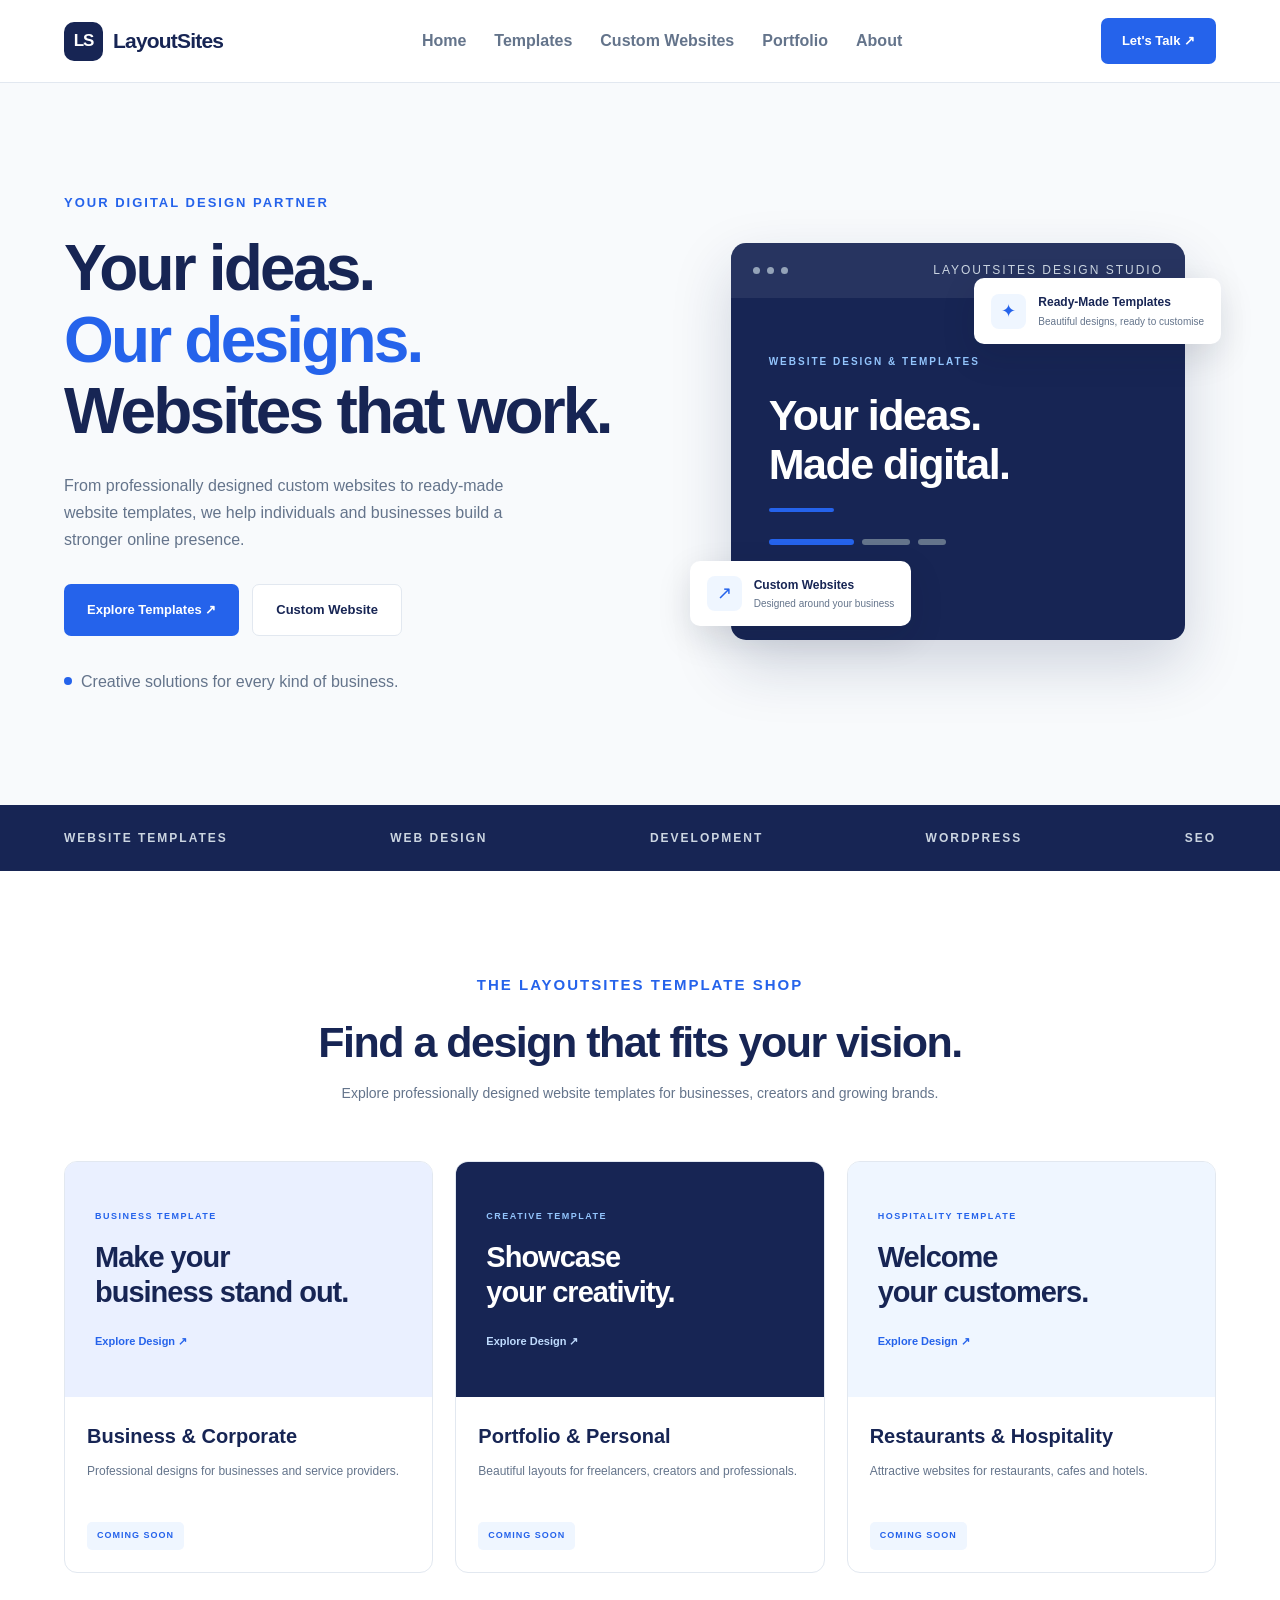
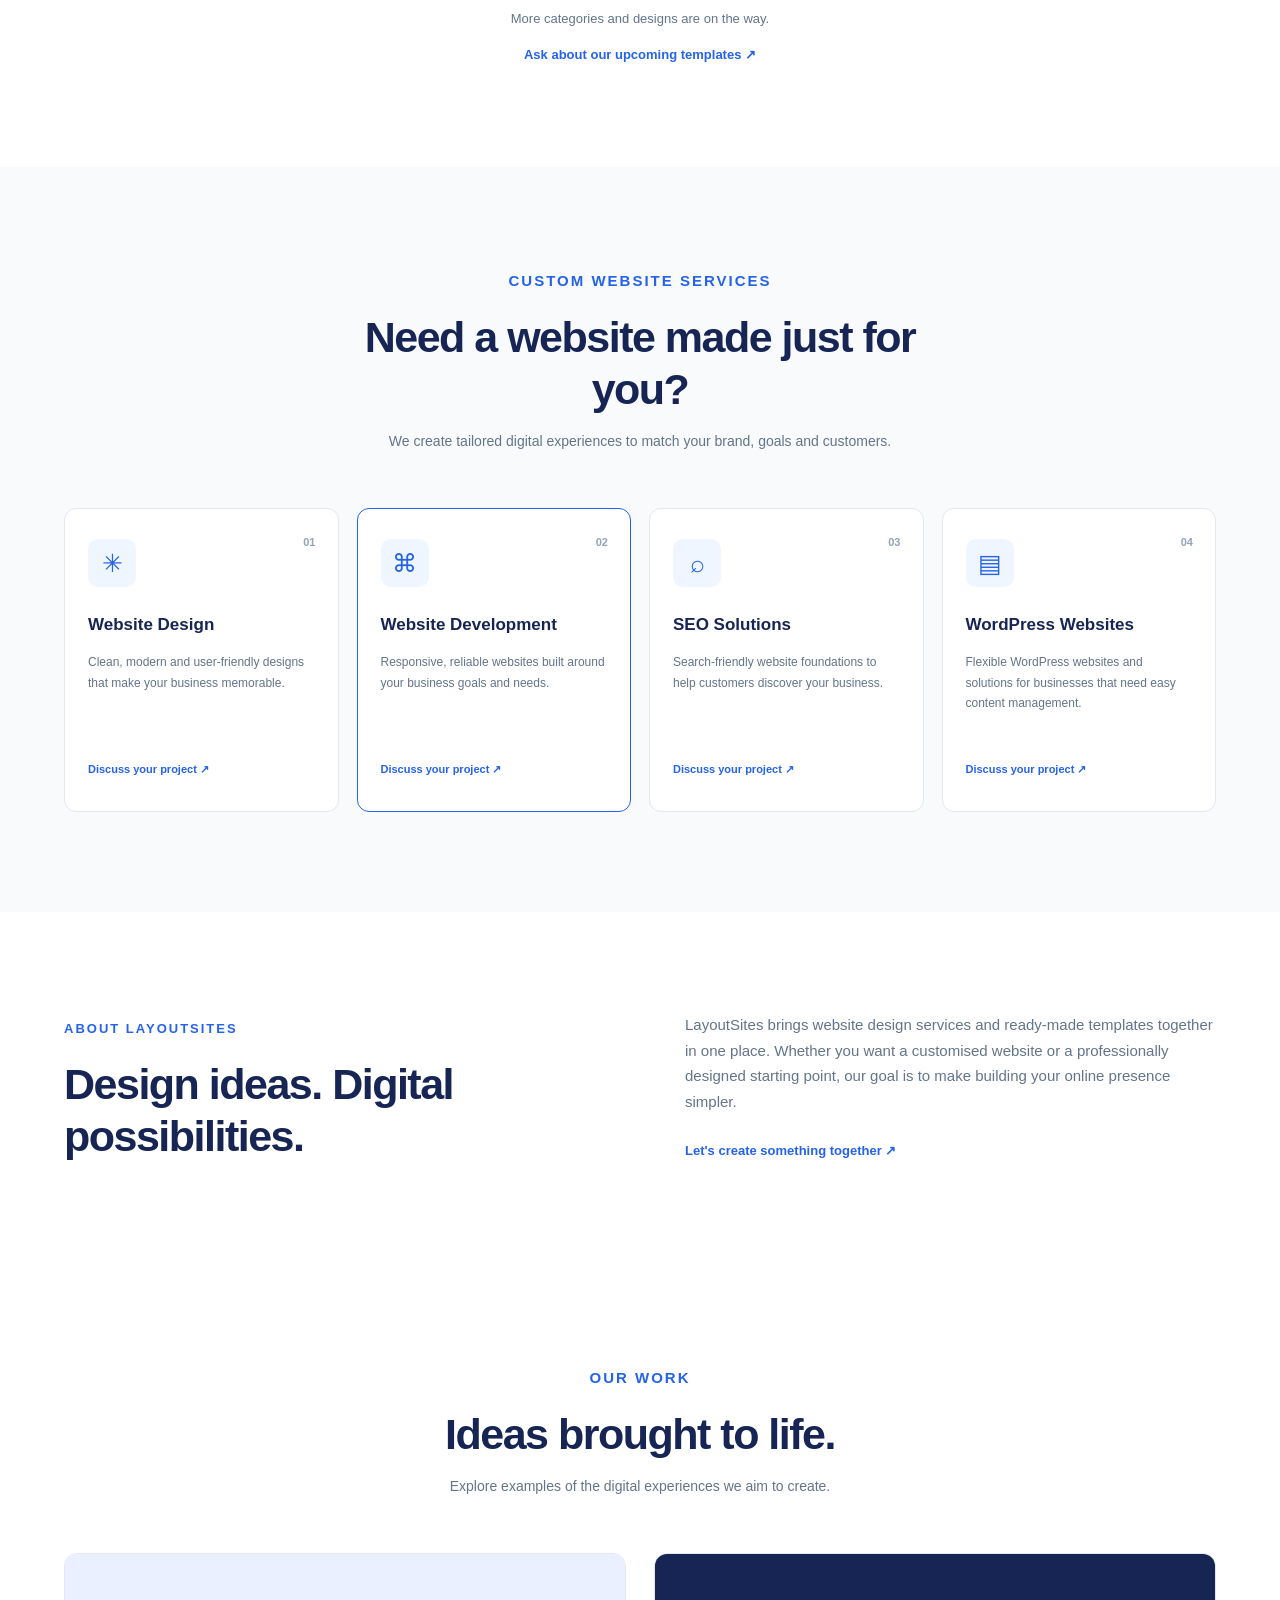
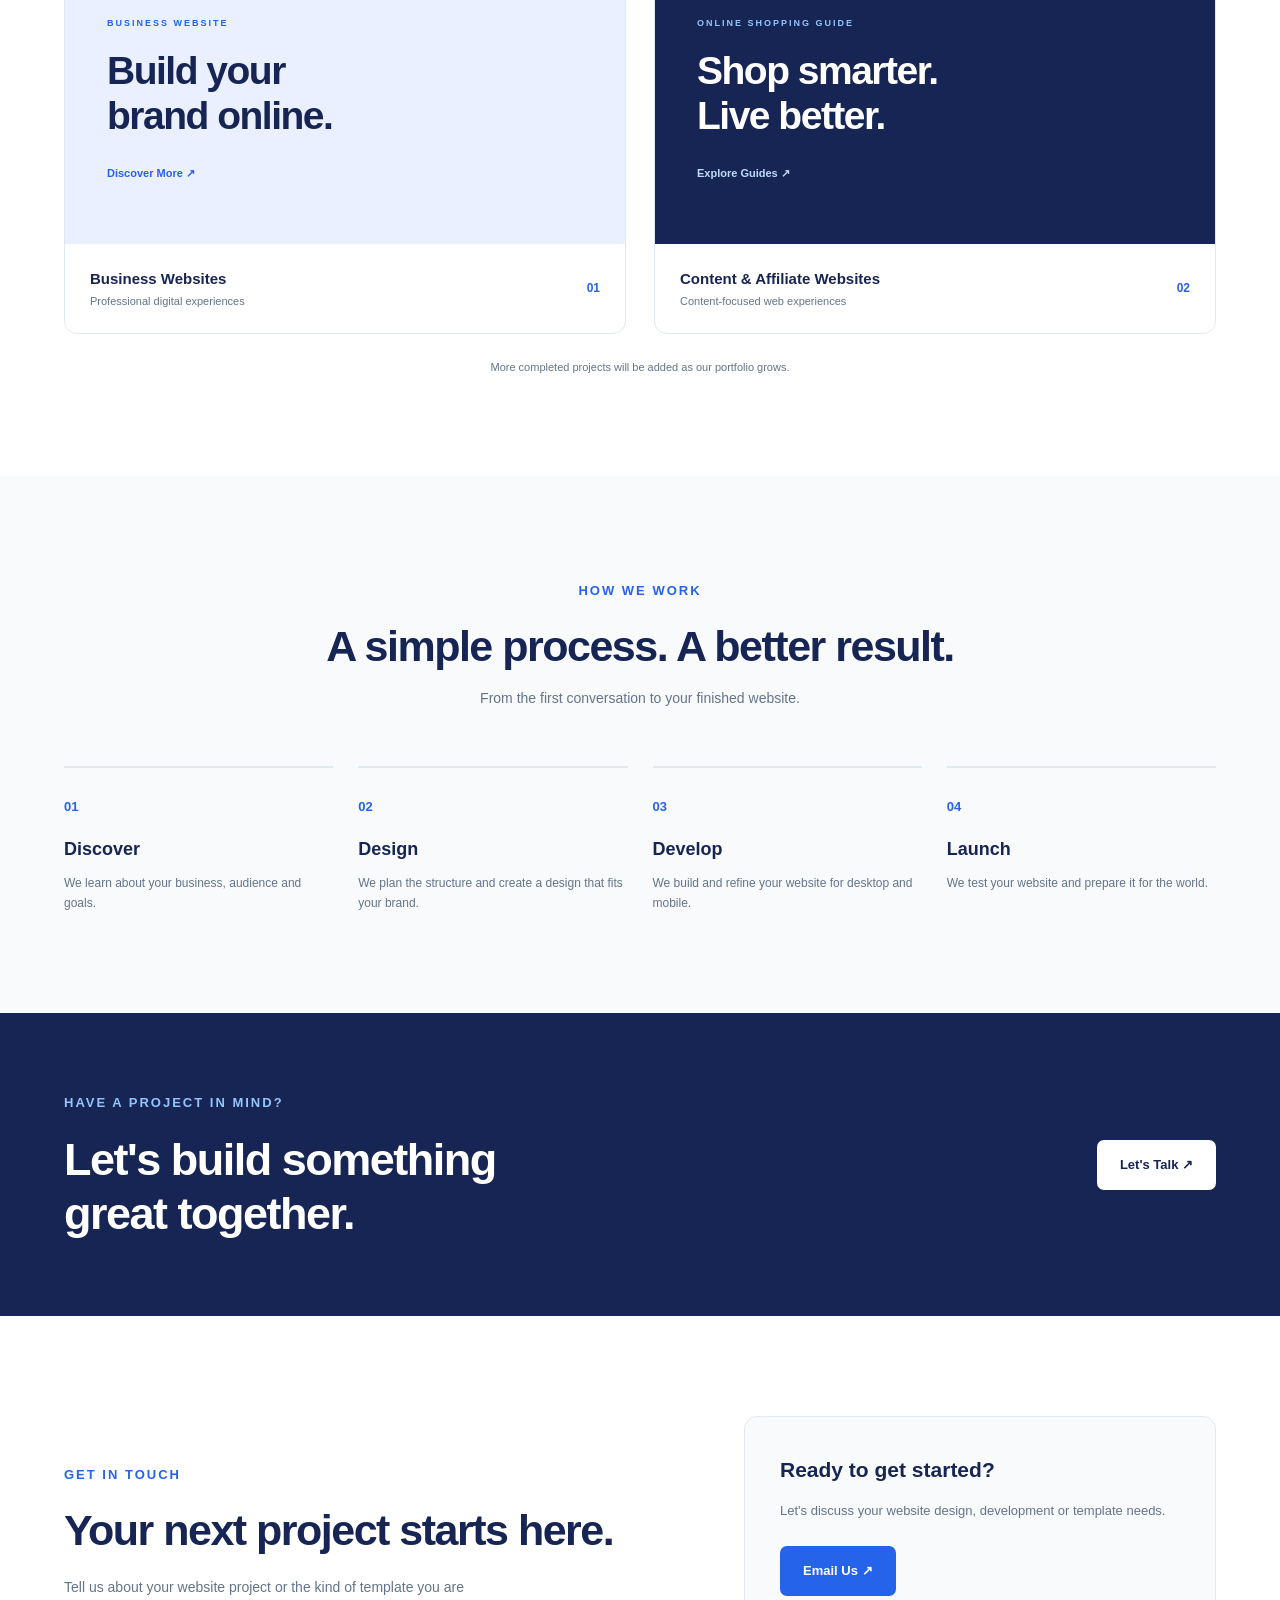
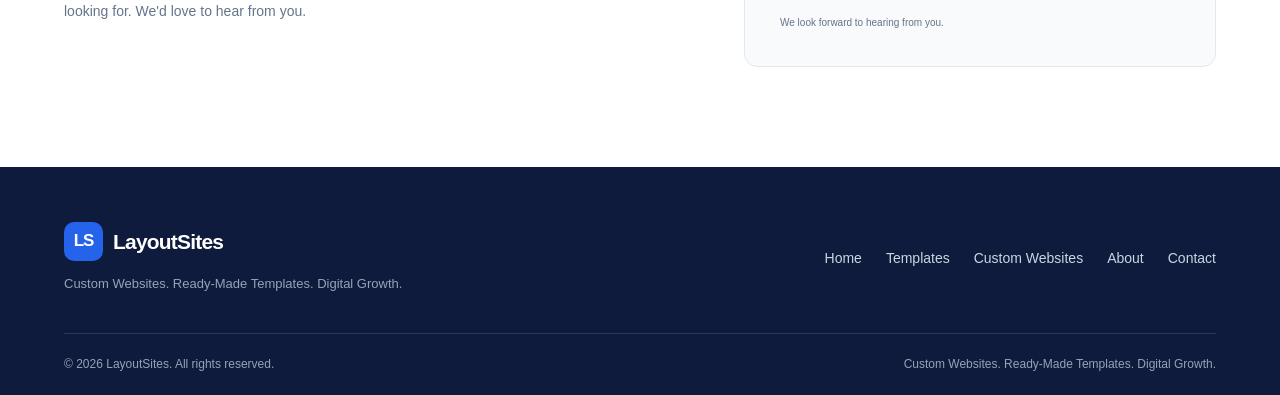
==== commit 72e3e576: "Connect homepage navigation to Template Shop" ====
--- a/index.html
+++ b/index.html
@@ -24,7 +24,7 @@
 
         <nav class="main-nav">
             <a href="#home">Home</a>
-            <a href="#templates">Templates</a>
+            <a href="templates.html">Templates</a>
             <a href="#services">Custom Websites</a>
             <a href="#portfolio">Portfolio</a>
             <a href="#about">About</a>
--- a/css/style.css
+++ b/css/style.css
@@ -93,7 +93,7 @@
 
 .main-nav a {
     color: var(--muted);
-    font-size: 13px;
+    font-size: 16px;
     font-weight: 600;
     transition: color 0.2s;
 }
@@ -164,13 +164,22 @@
 
 .eyebrow {
     color: var(--blue);
-    font-size: 11px;
+    font-size: 13px;
     font-weight: 800;
     letter-spacing: 2px;
     display: inline-block;
     margin-bottom: 19px;
 }
-
+.templates-section .eyebrow {
+    font-size: 15px;
+}
+
+.portfolio-section .eyebrow {
+    font-size: 15px;
+}
+.services-section .eyebrow {
+    font-size: 15px;
+}
 .hero h1 {
     color: var(--navy);
     font-size: clamp(42px, 5vw, 66px);
@@ -201,7 +210,7 @@
 .hero-note {
     margin-top: 32px;
     color: var(--muted);
-    font-size: 12px;
+    font-size: 16px;
     display: flex;
     align-items: center;
     gap: 9px;
@@ -250,7 +259,7 @@
 
 .visual-label {
     color: #CBD5E1;
-    font-size: 9px;
+    font-size: 12px;
     letter-spacing: 2px;
     margin-left: auto;
 }
@@ -262,7 +271,7 @@
 
 .visual-small {
     color: #93C5FD;
-    font-size: 9px;
+    font-size: 10px;
     font-weight: 700;
     letter-spacing: 2px;
 }
@@ -325,7 +334,7 @@
 }
 
 .floating-top {
-    top: 35px;
+    top: 52px;
     right: -5px;
 }
 
@@ -352,12 +361,12 @@
 
 .floating-card strong {
     color: var(--navy);
-    font-size: 11px;
+    font-size: 12px;
 }
 
 .floating-card small {
     color: var(--muted);
-    font-size: 9px;
+    font-size: 10px;
 }
 
 /* TRUST STRIP */
@@ -376,7 +385,7 @@
 
 .trust-inner span {
     color: #CBD5E1;
-    font-size: 10px;
+    font-size: 12px;
     font-weight: 700;
     letter-spacing: 2px;
 }
@@ -726,7 +735,7 @@
 
 .footer-brand p {
     color: #94A3B8;
-    font-size: 11px;
+    font-size: 13px;
     margin-top: 12px;
 }
 
@@ -738,7 +747,7 @@
 
 .footer-links a {
     color: #CBD5E1;
-    font-size: 11px;
+    font-size: 14px;
 }
 
 .footer-links a:hover {
@@ -752,7 +761,7 @@
     justify-content: space-between;
     gap: 20px;
     color: #94A3B8;
-    font-size: 10px;
+    font-size: 12px;
 }
 
 /* MOBILE AND TABLET */
@@ -1086,3 +1095,6 @@
         min-height: 220px;
     }
 }
+.template-info h3 {
+    font-size: 20px;
+}
